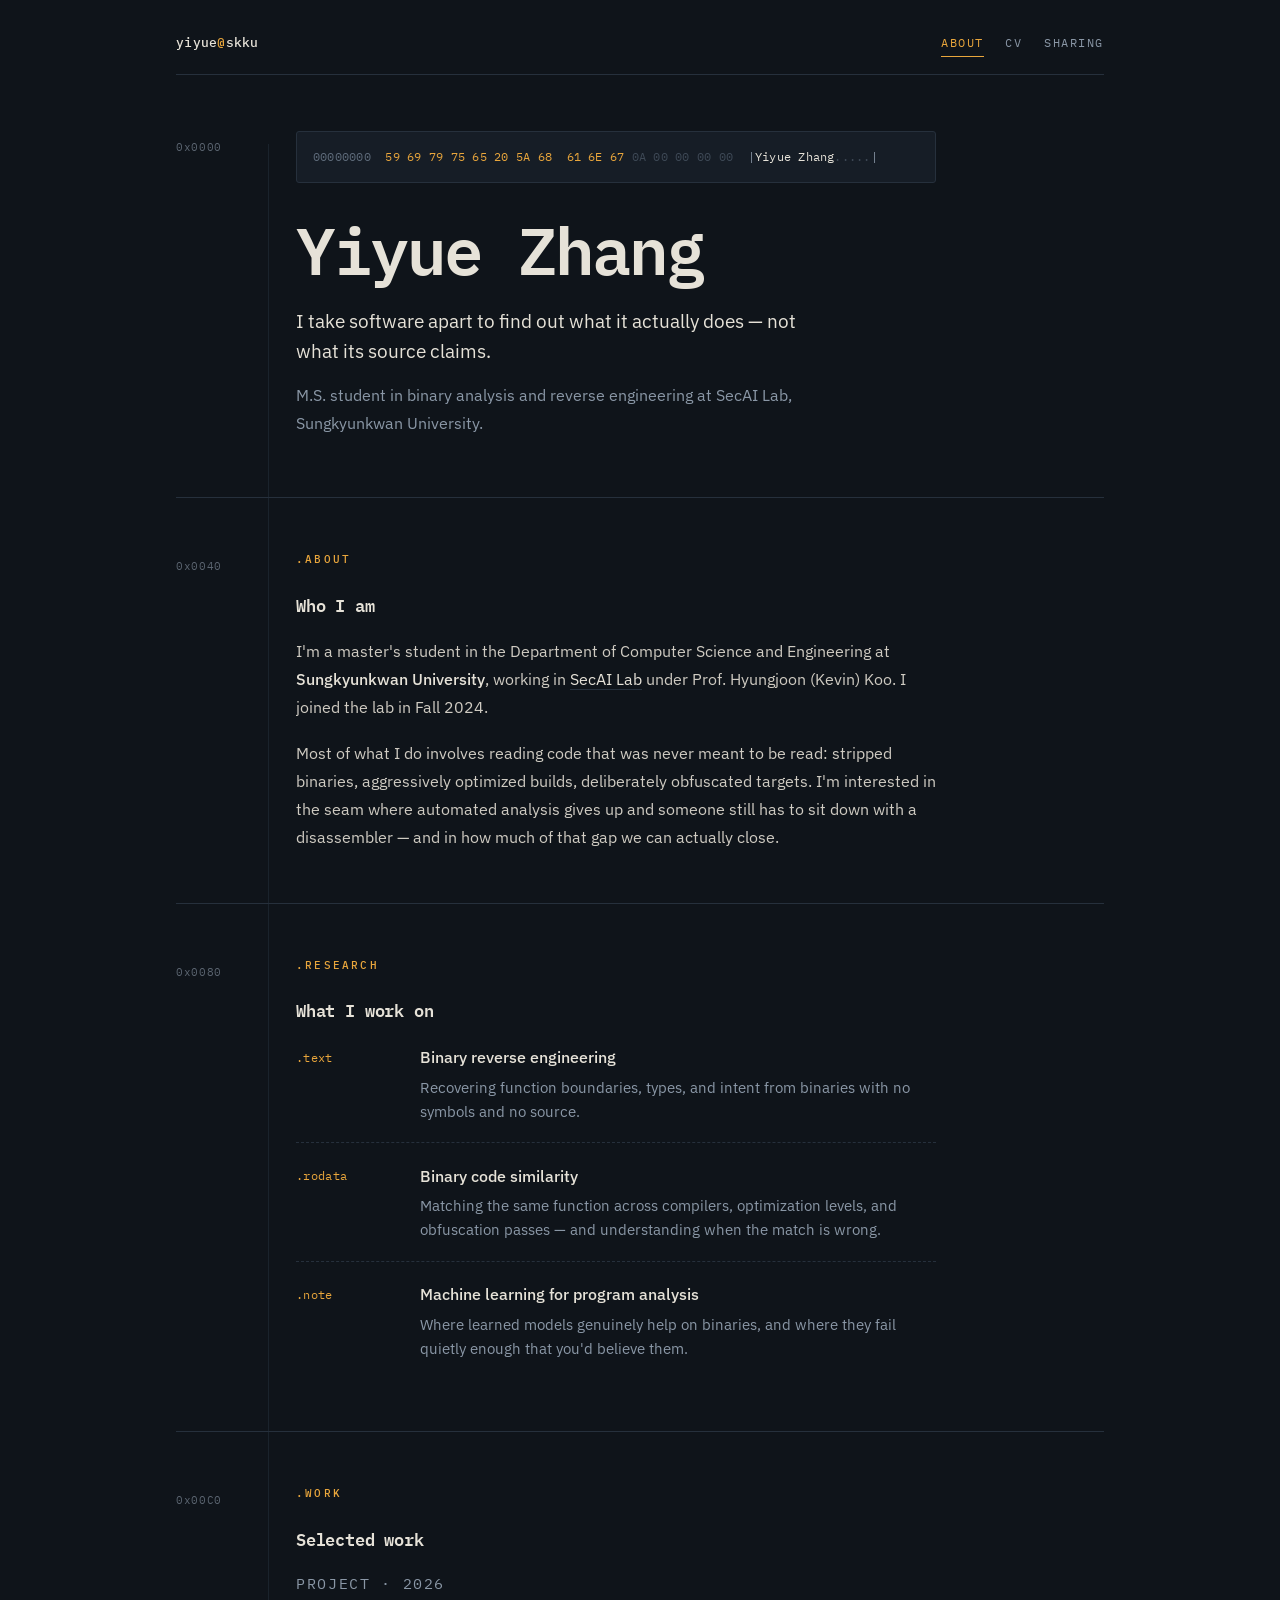
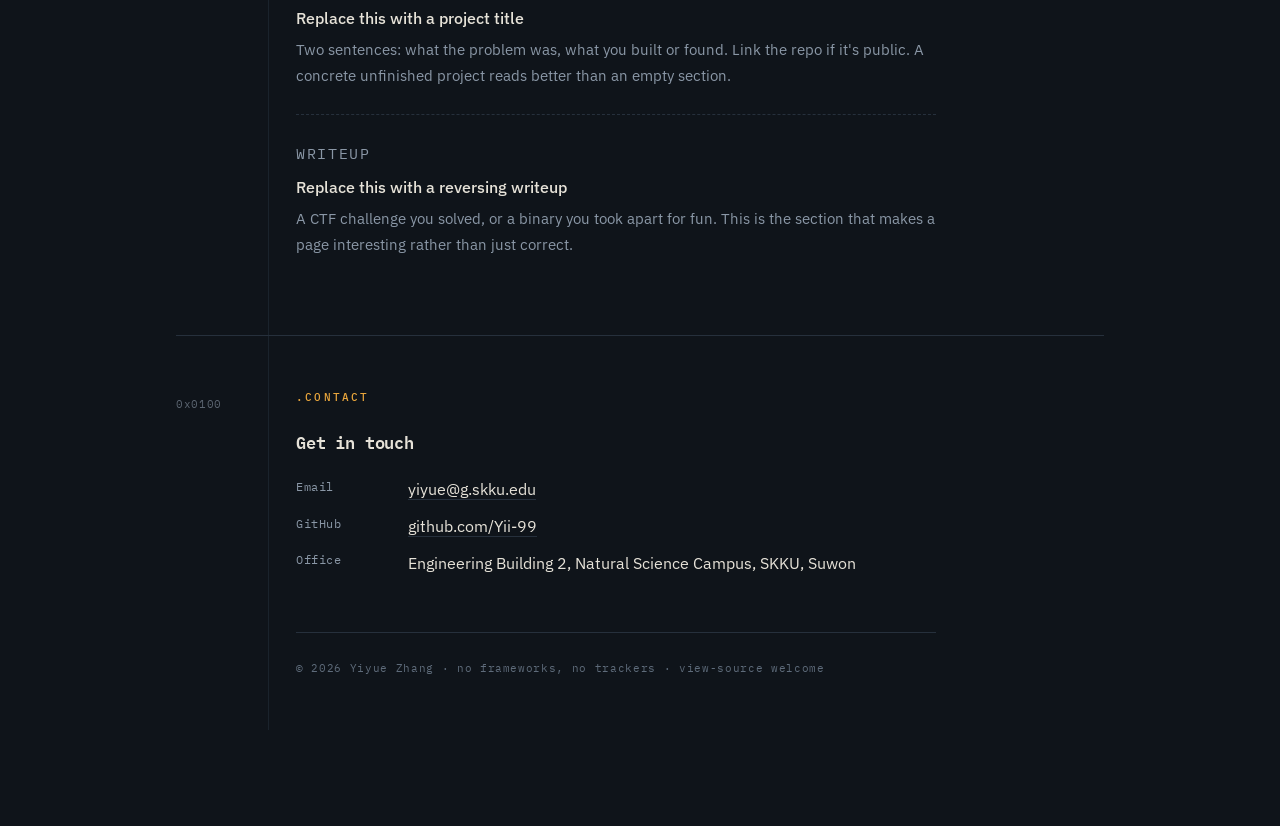
==== index.html @ a3018d6e "Add files via upload" ====
<!DOCTYPE html>
<html lang="en">
<head>
<meta charset="utf-8">
<meta name="viewport" content="width=device-width, initial-scale=1">
<title>Yiyue Zhang — Binary Analysis &amp; Reverse Engineering</title>
<meta name="description" content="Yiyue Zhang, M.S. student at SecAI Lab, Sungkyunkwan University. Binary analysis and reverse engineering.">
<meta property="og:title" content="Yiyue Zhang — Binary Analysis &amp; Reverse Engineering">
<meta property="og:description" content="M.S. student at SecAI Lab, Sungkyunkwan University.">
<meta property="og:type" content="website">
<link rel="preconnect" href="https://fonts.googleapis.com">
<link rel="preconnect" href="https://fonts.gstatic.com" crossorigin>
<link href="https://fonts.googleapis.com/css2?family=IBM+Plex+Mono:wght@400;500;600&family=IBM+Plex+Sans:wght@400;500;600&display=swap" rel="stylesheet">
<link rel="stylesheet" href="style.css">
</head>
<body>
<main class="shell">

  <header class="topbar">
    <a class="mark" href="index.html">yiyue<span>@</span>skku</a>
    <nav>
      <a href="index.html" aria-current="page">About</a>
      <a href="files/cv.pdf">CV</a>
      <!-- Hidden until the first paper lands. Uncomment the line below to bring it back.
      <a href="publications.html">Publications</a>
      -->
      <a href="sharing.html">Sharing</a>
    </nav>
  </header>

  <!-- ============ 0x0000 · header ============ -->
  <section class="block hero">
    <div class="offset">0x0000</div>
    <div class="body-col">

      <pre class="dump" aria-hidden="true"><span class="addr">00000000</span>  <span class="byte" data-b="59">59</span> <span class="byte" data-b="69">69</span> <span class="byte" data-b="79">79</span> <span class="byte" data-b="75">75</span> <span class="byte" data-b="65">65</span> <span class="byte" data-b="20">20</span> <span class="byte" data-b="5A">5A</span> <span class="byte" data-b="68">68</span>  <span class="byte" data-b="61">61</span> <span class="byte" data-b="6E">6E</span> <span class="byte" data-b="67">67</span> <span class="pad">0A 00 00 00 00</span>  |<span class="ascii">Yiyue Zhang</span><span class="pad">.....</span>|</pre>

      <h1>Yiyue&nbsp;Zhang</h1>

      <p class="thesis">I take software apart to find out what it actually does — not what its source claims.</p>
      <p class="standfirst">M.S. student in binary analysis and reverse engineering at SecAI Lab, Sungkyunkwan University.</p>
    </div>
  </section>

  <!-- ============ 0x0040 · .about ============ -->
  <section class="block">
    <div class="offset">0x0040</div>
    <div class="body-col">
      <p class="eyebrow">.about</p>
      <h2>Who I am</h2>
      <p>I'm a master's student in the Department of Computer Science and Engineering at <strong>Sungkyunkwan University</strong>, working in <a href="https://secai.skku.edu/">SecAI Lab</a> under Prof. Hyungjoon (Kevin) Koo. I joined the lab in Fall 2024.</p>
      <p>Most of what I do involves reading code that was never meant to be read: stripped binaries, aggressively optimized builds, deliberately obfuscated targets. I'm interested in the seam where automated analysis gives up and someone still has to sit down with a disassembler — and in how much of that gap we can actually close.</p>
    </div>
  </section>

  <!-- ============ 0x0080 · .research ============ -->
  <section class="block">
    <div class="offset">0x0080</div>
    <div class="body-col">
      <p class="eyebrow">.research</p>
      <h2>What I work on</h2>
      <ul class="symbols">
        <li>
          <span class="sym-tag">.text</span>
          <div>
            <p class="sym-name">Binary reverse engineering</p>
            <p class="sym-desc">Recovering function boundaries, types, and intent from binaries with no symbols and no source.</p>
          </div>
        </li>
        <li>
          <span class="sym-tag">.rodata</span>
          <div>
            <p class="sym-name">Binary code similarity</p>
            <p class="sym-desc">Matching the same function across compilers, optimization levels, and obfuscation passes — and understanding when the match is wrong.</p>
          </div>
        </li>
        <li>
          <span class="sym-tag">.note</span>
          <div>
            <p class="sym-name">Machine learning for program analysis</p>
            <p class="sym-desc">Where learned models genuinely help on binaries, and where they fail quietly enough that you'd believe them.</p>
          </div>
        </li>
      </ul>
    </div>
  </section>

  <!-- ============ 0x00C0 · .work ============ -->
  <section class="block">
    <div class="offset">0x00C0</div>
    <div class="body-col">
      <p class="eyebrow">.work</p>
      <h2>Selected work</h2>

      <div class="entry">
        <p class="entry-meta">Project · 2026</p>
        <h3>Replace this with a project title</h3>
        <p>Two sentences: what the problem was, what you built or found. Link the repo if it's public. A concrete unfinished project reads better than an empty section.</p>
      </div>

      <div class="entry">
        <p class="entry-meta">Writeup</p>
        <h3>Replace this with a reversing writeup</h3>
        <p>A CTF challenge you solved, or a binary you took apart for fun. This is the section that makes a page interesting rather than just correct.</p>
      </div>
    </div>
  </section>

  <!-- ============ 0x0100 · .contact ============ -->
  <section class="block">
    <div class="offset">0x0100</div>
    <div class="body-col">
      <p class="eyebrow">.contact</p>
      <h2>Get in touch</h2>
      <dl class="kv">
        <dt>Email</dt>
        <dd><a href="mailto:yiyue@g.skku.edu">yiyue@g.skku.edu</a></dd>
        <dt>GitHub</dt>
        <dd><a href="https://github.com/Yii-99">github.com/Yii-99</a></dd>
        <dt>Office</dt>
        <dd>Engineering Building 2, Natural Science Campus, SKKU, Suwon</dd>
      </dl>

      <footer>&copy; 2026 Yiyue Zhang &middot; no frameworks, no trackers &middot; view-source welcome</footer>
    </div>
  </section>

</main>

<script>
// Signature moment: the hex column arrives as noise and settles into the real
// bytes of the name, left to right. One animation, once, on load.
(function () {
  var reduce = window.matchMedia('(prefers-reduced-motion: reduce)');
  var bytes = Array.prototype.slice.call(document.querySelectorAll('.dump .byte'));
  if (reduce.matches || !bytes.length) return;

  var HEX = '0123456789ABCDEF';
  function rand() { return HEX[(Math.random() * 16) | 0] + HEX[(Math.random() * 16) | 0]; }

  bytes.forEach(function (el, i) {
    var truth = el.dataset.b;
    var ticks = 0;
    var limit = 5 + i * 2;
    var timer = setInterval(function () {
      if (++ticks >= limit) {
        clearInterval(timer);
        el.textContent = truth;
      } else {
        el.textContent = rand();
      }
    }, 42);
  });
})();
</script>
</body>
</html>
---- style.css ----
/* ─────────────────────────────────────────────────────────────
   Yiyue Zhang — shared styles
   Palette: deep slate ink, warm parchment text, hex-editor amber
   Type:    IBM Plex Mono (structure) + IBM Plex Sans (prose)
   ───────────────────────────────────────────────────────────── */

:root{
  --ink:        #0F141A;
  --ink-raised: #161D26;
  --rule:       #26303C;
  --parchment:  #E6E2D8;
  --body-text:  #CFCBC2;
  --muted:      #8A97A6;
  --dim:        #5E6B7A;
  --amber:      #E9A63C;
  --mono: "IBM Plex Mono", ui-monospace, SFMono-Regular, Menlo, monospace;
  --sans: "IBM Plex Sans", system-ui, -apple-system, sans-serif;
  --gutter: 7.5rem;
  --measure: 40rem;
}

*,*::before,*::after{ box-sizing:border-box; }
html{ -webkit-text-size-adjust:100%; }

body{
  margin:0;
  background:var(--ink);
  color:var(--parchment);
  font-family:var(--sans);
  font-size:1.0125rem;
  line-height:1.72;
  -webkit-font-smoothing:antialiased;
}

.shell{
  position:relative;
  width:min(58rem, 100% - 4rem);
  margin-inline:auto;
  padding-block:2rem 6rem;
}

/* continuous hairline between the offset column and the content,
   the way a hex editor separates addresses from bytes */
.shell::before{
  content:"";
  position:absolute;
  top:9rem; bottom:6rem;
  left:calc(var(--gutter) - 1.75rem);
  width:1px;
  background:var(--rule);
  opacity:.55;
}

/* ── top bar ─────────────────────────────────────────────── */

.topbar{
  display:flex;
  flex-wrap:wrap;
  align-items:baseline;
  justify-content:space-between;
  gap:.9rem 1.5rem;
  padding-bottom:1.1rem;
  margin-bottom:3.5rem;
  border-bottom:1px solid var(--rule);
}

.mark{
  font-family:var(--mono);
  font-size:.8125rem;
  font-weight:500;
  letter-spacing:.02em;
  color:var(--parchment);
  border-bottom:0;
}
.mark span{ color:var(--amber); }
.mark:hover{ color:#fff; }

.topbar nav{ display:flex; flex-wrap:wrap; gap:.35rem 1.35rem; }

.topbar nav a{
  font-family:var(--mono);
  font-size:.75rem;
  font-weight:400;
  letter-spacing:.13em;
  text-transform:uppercase;
  color:var(--muted);
  border-bottom:1px solid transparent;
  padding-bottom:2px;
}
.topbar nav a:hover{ color:var(--parchment); border-bottom-color:var(--rule); }
.topbar nav a[aria-current="page"]{ color:var(--amber); border-bottom-color:var(--amber); }

/* ── section scaffolding ─────────────────────────────────── */

.block{
  display:grid;
  grid-template-columns:var(--gutter) minmax(0,1fr);
  padding-block:3.25rem;
  border-top:1px solid var(--rule);
}
.block:first-of-type{ border-top:0; padding-top:0; }

.offset{
  font-family:var(--mono);
  font-size:.6875rem;
  letter-spacing:.06em;
  color:var(--muted);
  opacity:.62;
  padding-top:.42rem;
  user-select:none;
}

.body-col{ max-width:var(--measure); }

.eyebrow{
  font-family:var(--mono);
  font-size:.6875rem;
  font-weight:500;
  text-transform:uppercase;
  letter-spacing:.2em;
  color:var(--amber);
  margin:0 0 1.35rem;
}

h2{
  font-family:var(--mono);
  font-size:1.0625rem;
  font-weight:600;
  letter-spacing:-.01em;
  color:var(--parchment);
  margin:0 0 1.1rem;
}

p{ margin:0 0 1.15rem; color:var(--body-text); }
p:last-child{ margin-bottom:0; }
strong{ color:var(--parchment); font-weight:500; }

a{
  color:var(--parchment);
  text-decoration:none;
  border-bottom:1px solid var(--rule);
  transition:border-color .18s, color .18s;
}
a:hover{ border-bottom-color:var(--amber); color:#fff; }
a:focus-visible{ outline:2px solid var(--amber); outline-offset:3px; border-radius:2px; }

/* ── hero (index only) ───────────────────────────────────── */

.hero{ padding-block:0 3.75rem; }

.dump{
  font-family:var(--mono);
  font-size:.75rem;
  line-height:1.85;
  color:var(--muted);
  background:var(--ink-raised);
  border:1px solid var(--rule);
  border-radius:3px;
  padding:.85rem 1rem;
  margin:0 0 2.1rem;
  overflow-x:auto;
  white-space:pre;
  letter-spacing:.02em;
}
.dump .addr{ color:var(--dim); }
.dump .byte{ color:var(--amber); }
.dump .pad{ color:#3E4956; }
.dump .ascii{ color:var(--parchment); }

h1{
  font-family:var(--mono);
  font-size:clamp(2.3rem, 7vw, 4.15rem);
  font-weight:600;
  letter-spacing:-.045em;
  line-height:1.02;
  margin:0 0 1.35rem;
  color:var(--parchment);
}

/* smaller h1 for inner pages */
.page-title{
  font-size:clamp(1.75rem, 4vw, 2.4rem);
  letter-spacing:-.035em;
  margin-bottom:1rem;
}

.thesis{
  font-size:1.1875rem;
  line-height:1.62;
  color:var(--parchment);
  max-width:32rem;
  margin:0 0 .9rem;
}
.standfirst{ color:var(--muted); max-width:32rem; margin:0 0 0; }

/* ── symbol table ────────────────────────────────────────── */

.symbols{ list-style:none; margin:0; padding:0; }
.symbols li{
  display:grid;
  grid-template-columns:6.25rem minmax(0,1fr);
  gap:0 1.5rem;
  padding:1.15rem 0;
  border-top:1px dashed var(--rule);
}
.symbols li:first-child{ border-top:0; padding-top:0; }
.sym-tag{
  font-family:var(--mono);
  font-size:.75rem;
  color:var(--amber);
  padding-top:.3rem;
  letter-spacing:.03em;
}
.sym-name{ font-weight:500; color:var(--parchment); margin:0 0 .3rem; }
.sym-desc{ font-size:.9375rem; color:var(--muted); margin:0; line-height:1.6; }

/* ── entries (work, publications, sharing) ───────────────── */

.entry{ padding:1.6rem 0; border-top:1px dashed var(--rule); }
.entry:first-of-type{ border-top:0; padding-top:0; }
.entry h3{
  font-family:var(--sans);
  font-size:1.0125rem;
  font-weight:500;
  line-height:1.45;
  margin:0 0 .45rem;
  color:var(--parchment);
}
.entry h3 a{ border-bottom-color:var(--dim); }
.entry-meta{
  font-family:var(--mono);
  font-size:.6875rem;
  letter-spacing:.11em;
  text-transform:uppercase;
  color:var(--amber);
  margin:0 0 .55rem;
}
.entry p{ font-size:.9375rem; color:var(--muted); margin:0 0 .55rem; }
.entry p:last-child{ margin-bottom:0; }

.tag{
  display:inline-block;
  font-family:var(--mono);
  font-size:.625rem;
  letter-spacing:.12em;
  text-transform:uppercase;
  color:var(--dim);
  border:1px solid var(--rule);
  border-radius:2px;
  padding:.1rem .4rem;
  margin-left:.5rem;
  vertical-align:1px;
}

/* ── empty state ─────────────────────────────────────────── */

.empty{
  border:1px dashed var(--rule);
  border-radius:3px;
  padding:1.5rem 1.6rem;
  background:var(--ink-raised);
}
.empty p{ margin-bottom:.75rem; }
.empty p:last-child{ margin-bottom:0; }

/* ── contact ─────────────────────────────────────────────── */

.kv{ display:grid; grid-template-columns:5.5rem minmax(0,1fr); gap:.55rem 1.5rem; margin:0; }
.kv dt{ font-family:var(--mono); font-size:.75rem; color:var(--muted); letter-spacing:.05em; padding-top:.1rem; }
.kv dd{ margin:0; }

footer{
  margin-top:3.5rem;
  padding-top:1.6rem;
  border-top:1px solid var(--rule);
  font-family:var(--mono);
  font-size:.6875rem;
  letter-spacing:.06em;
  color:var(--dim);
}

/* ── mobile ──────────────────────────────────────────────── */

@media (max-width:44rem){
  :root{ --gutter:0; }
  .shell{ width:min(100% - 2.5rem, 34rem); padding-block:1.5rem 4rem; }
  .shell::before{ display:none; }
  .topbar{ margin-bottom:2.5rem; }
  .block{ grid-template-columns:1fr; padding-block:2.5rem; }
  .offset{ padding-top:0; margin-bottom:.9rem; }
  .symbols li{ grid-template-columns:1fr; gap:.35rem; }
  .sym-tag{ padding-top:0; }
  .kv{ grid-template-columns:1fr; gap:.15rem; }
  .kv dd{ margin-bottom:.7rem; }
  .dump{ font-size:.6875rem; }
}

@media (prefers-reduced-motion:reduce){
  *{ animation:none !important; transition:none !important; }
}
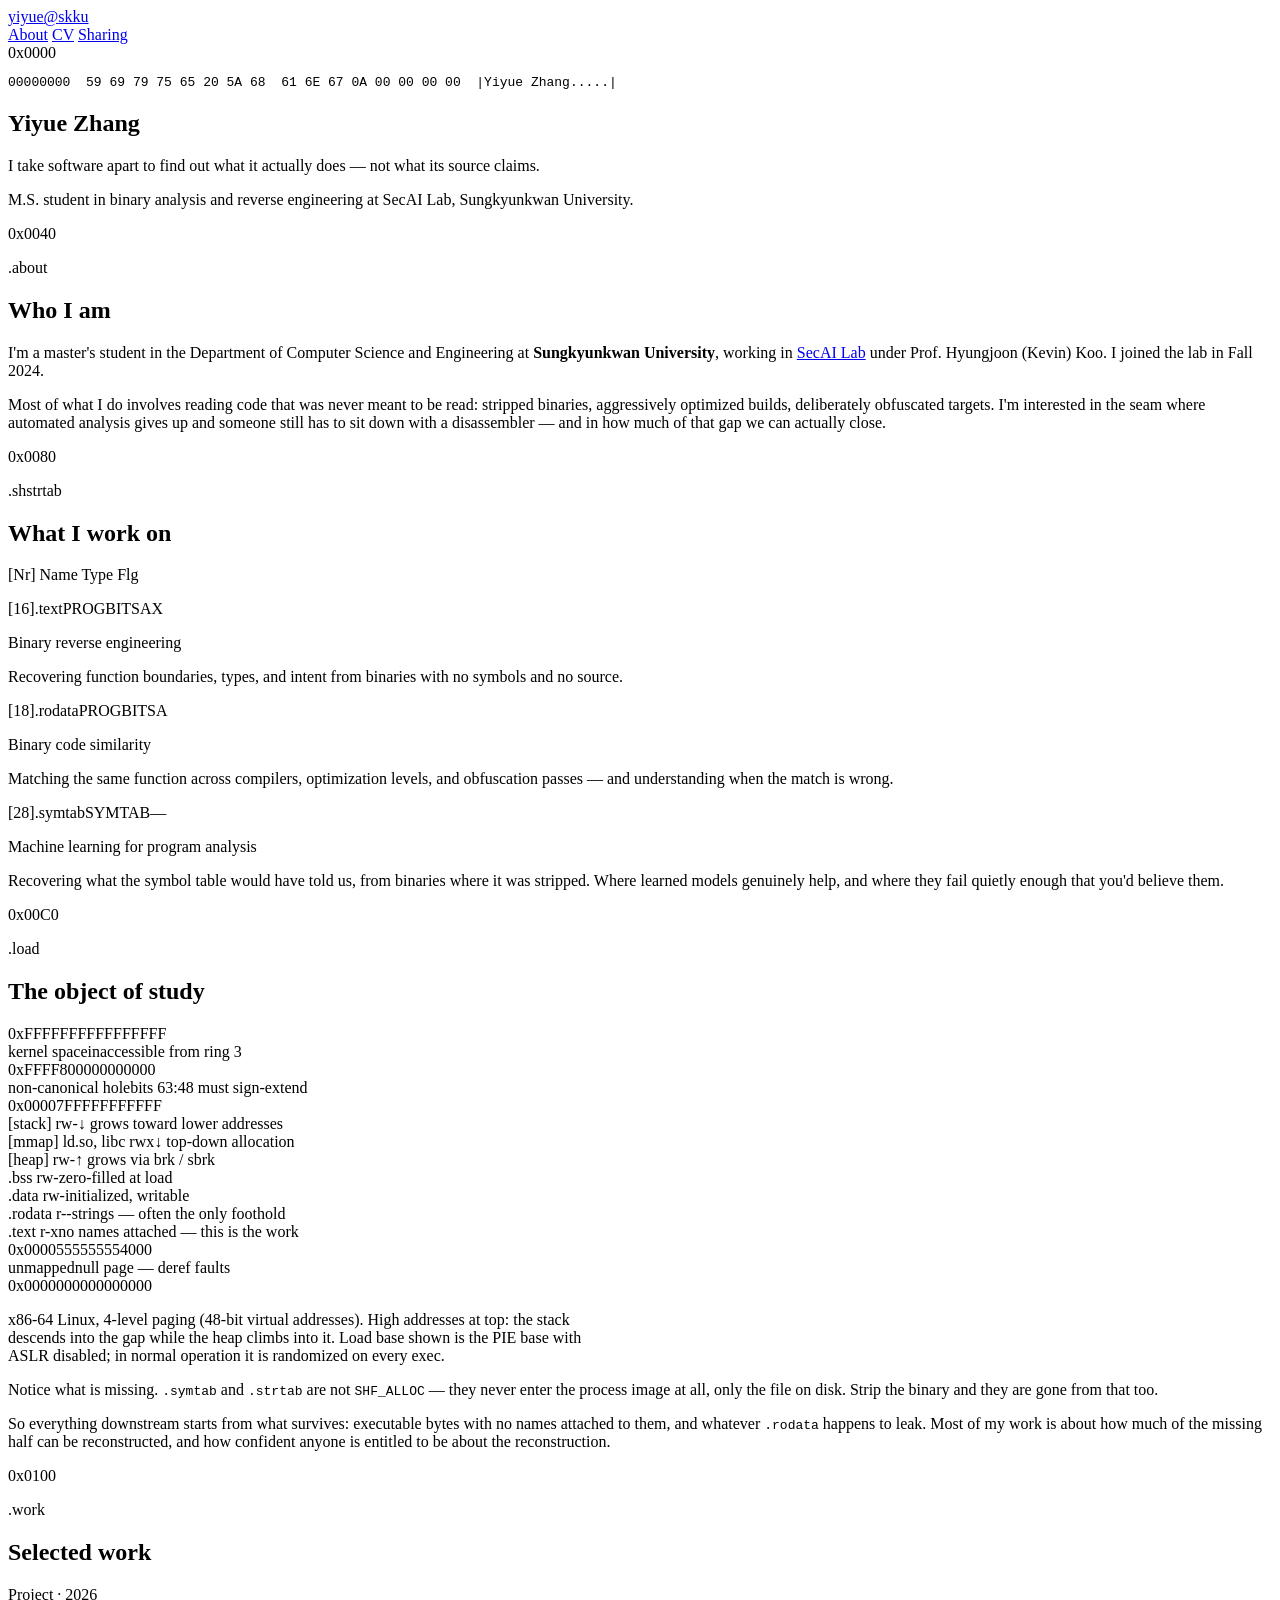
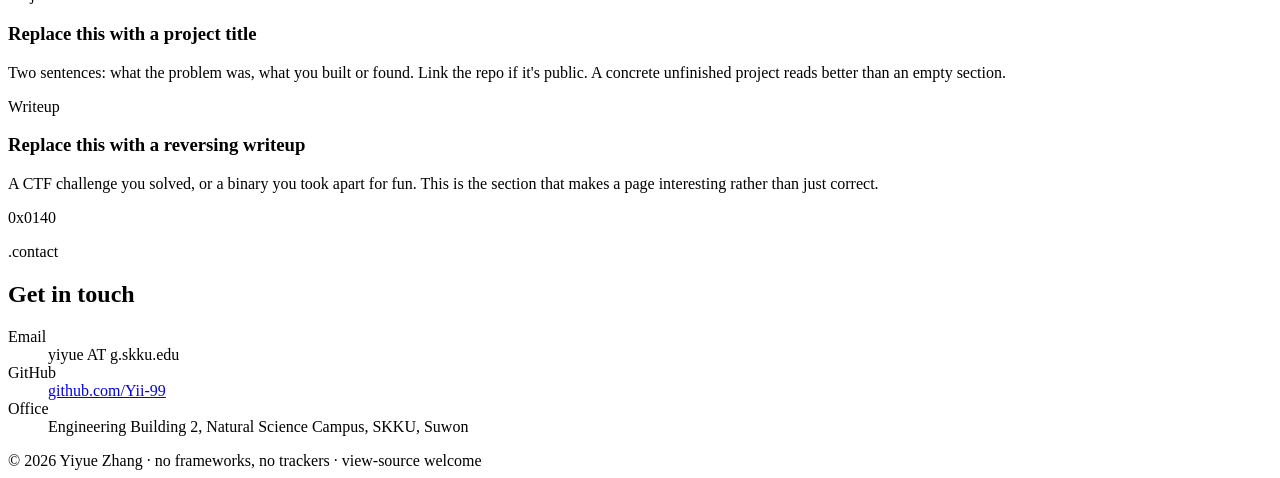
==== commit 0f6bd4b6: "Rename index (1).html to index.html" ====
--- a/index.html
+++ b/index.html
@@ -20,7 +20,7 @@
     <a class="mark" href="index.html">yiyue<span>@</span>skku</a>
     <nav>
       <a href="index.html" aria-current="page">About</a>
-      <a href="files/cv.pdf">CV</a>
+      <a href="cv.html">CV</a>
       <!-- Hidden until the first paper lands. Uncomment the line below to bring it back.
       <a href="publications.html">Publications</a>
       -->
@@ -28,7 +28,7 @@
     </nav>
   </header>
 
-  <!-- ============ 0x0000 · header ============ -->
+  <!-- ============ 0x0000 · ELF header ============ -->
   <section class="block hero">
     <div class="offset">0x0000</div>
     <div class="body-col">
@@ -53,47 +53,95 @@
     </div>
   </section>
 
-  <!-- ============ 0x0080 · .research ============ -->
+  <!-- ============ 0x0080 · section header table ============ -->
   <section class="block">
     <div class="offset">0x0080</div>
     <div class="body-col">
-      <p class="eyebrow">.research</p>
+      <p class="eyebrow">.shstrtab</p>
       <h2>What I work on</h2>
-      <ul class="symbols">
-        <li>
-          <span class="sym-tag">.text</span>
-          <div>
-            <p class="sym-name">Binary reverse engineering</p>
-            <p class="sym-desc">Recovering function boundaries, types, and intent from binaries with no symbols and no source.</p>
-          </div>
-        </li>
-        <li>
-          <span class="sym-tag">.rodata</span>
-          <div>
-            <p class="sym-name">Binary code similarity</p>
-            <p class="sym-desc">Matching the same function across compilers, optimization levels, and obfuscation passes — and understanding when the match is wrong.</p>
-          </div>
-        </li>
-        <li>
-          <span class="sym-tag">.note</span>
-          <div>
-            <p class="sym-name">Machine learning for program analysis</p>
-            <p class="sym-desc">Where learned models genuinely help on binaries, and where they fail quietly enough that you'd believe them.</p>
-          </div>
-        </li>
-      </ul>
-    </div>
-  </section>
-
-  <!-- ============ 0x00C0 · .work ============ -->
+
+      <div class="shtab">
+        <p class="shtab-head">[Nr] Name       Type       Flg</p>
+
+        <div class="shtab-row">
+          <p class="shtab-line"><span class="nr">[16]</span><span class="nm">.text</span><span class="ty">PROGBITS</span><span class="fl">AX</span></p>
+          <p class="sym-name">Binary reverse engineering</p>
+          <p class="sym-desc">Recovering function boundaries, types, and intent from binaries with no symbols and no source.</p>
+        </div>
+
+        <div class="shtab-row">
+          <p class="shtab-line"><span class="nr">[18]</span><span class="nm">.rodata</span><span class="ty">PROGBITS</span><span class="fl">A</span></p>
+          <p class="sym-name">Binary code similarity</p>
+          <p class="sym-desc">Matching the same function across compilers, optimization levels, and obfuscation passes — and understanding when the match is wrong.</p>
+        </div>
+
+        <div class="shtab-row">
+          <p class="shtab-line"><span class="nr">[28]</span><span class="nm">.symtab</span><span class="ty">SYMTAB</span><span class="fl none">&mdash;</span></p>
+          <p class="sym-name">Machine learning for program analysis</p>
+          <p class="sym-desc">Recovering what the symbol table would have told us, from binaries where it was stripped. Where learned models genuinely help, and where they fail quietly enough that you'd believe them.</p>
+        </div>
+      </div>
+    </div>
+  </section>
+
+  <!-- ============ 0x00C0 · process image ============ -->
   <section class="block">
     <div class="offset">0x00C0</div>
+    <div class="body-col">
+      <p class="eyebrow">.load</p>
+      <h2>The object of study</h2>
+
+      <div class="memmap">
+        <div class="mm">
+          <div class="mm-row"><span class="mm-addr">0xFFFFFFFFFFFFFFFF</span><span class="mm-bound"></span></div>
+          <div class="mm-row"><span class="mm-addr"></span>
+            <div class="mm-region"><span class="mm-name">kernel space</span><span class="mm-note">inaccessible from ring 3</span></div></div>
+
+          <div class="mm-row"><span class="mm-addr">0xFFFF800000000000</span><span class="mm-bound"></span></div>
+          <div class="mm-row"><span class="mm-addr"></span>
+            <div class="mm-region hole"><span class="mm-name">non-canonical hole</span><span class="mm-note">bits 63:48 must sign-extend</span></div></div>
+
+          <div class="mm-row"><span class="mm-addr">0x00007FFFFFFFFFFF</span><span class="mm-bound"></span></div>
+          <div class="mm-row"><span class="mm-addr"></span>
+            <div class="mm-region"><span class="mm-name">[stack]<span class="mm-perm"> r<span class="w">w</span>-</span></span><span class="mm-note">&darr; grows toward lower addresses</span></div></div>
+          <div class="mm-row"><span class="mm-addr"></span>
+            <div class="mm-region"><span class="mm-name">[mmap] ld.so, libc<span class="mm-perm"> r<span class="w">w</span><span class="x">x</span></span></span><span class="mm-note">&darr; top-down allocation</span></div></div>
+          <div class="mm-row"><span class="mm-addr"></span>
+            <div class="mm-region"><span class="mm-name">[heap]<span class="mm-perm"> r<span class="w">w</span>-</span></span><span class="mm-note">&uarr; grows via brk / sbrk</span></div></div>
+          <div class="mm-row"><span class="mm-addr"></span>
+            <div class="mm-region"><span class="mm-name">.bss<span class="mm-perm"> r<span class="w">w</span>-</span></span><span class="mm-note">zero-filled at load</span></div></div>
+          <div class="mm-row"><span class="mm-addr"></span>
+            <div class="mm-region"><span class="mm-name">.data<span class="mm-perm"> r<span class="w">w</span>-</span></span><span class="mm-note">initialized, writable</span></div></div>
+          <div class="mm-row"><span class="mm-addr"></span>
+            <div class="mm-region"><span class="mm-name">.rodata<span class="mm-perm"> r--</span></span><span class="mm-note">strings — often the only foothold</span></div></div>
+          <div class="mm-row"><span class="mm-addr"></span>
+            <div class="mm-region"><span class="mm-name">.text<span class="mm-perm"> r-<span class="x">x</span></span></span><span class="mm-note">no names attached &mdash; this is the work</span></div></div>
+
+          <div class="mm-row"><span class="mm-addr">0x0000555555554000</span><span class="mm-bound"></span></div>
+          <div class="mm-row"><span class="mm-addr"></span>
+            <div class="mm-region hole"><span class="mm-name">unmapped</span><span class="mm-note">null page &mdash; deref faults</span></div></div>
+          <div class="mm-row"><span class="mm-addr">0x0000000000000000</span><span class="mm-bound"></span></div>
+        </div>
+      </div>
+
+      <p class="mm-caption">x86-64 Linux, 4-level paging (48-bit virtual addresses). High addresses at top: the stack<br>
+      descends into the gap while the heap climbs into it. Load base shown is the PIE base with<br>
+      ASLR disabled; in normal operation it is randomized on every exec.</p>
+
+      <p>Notice what is missing. <code>.symtab</code> and <code>.strtab</code> are not <code>SHF_ALLOC</code> — they never enter the process image at all, only the file on disk. Strip the binary and they are gone from that too.</p>
+      <p>So everything downstream starts from what survives: executable bytes with no names attached to them, and whatever <code>.rodata</code> happens to leak. Most of my work is about how much of the missing half can be reconstructed, and how confident anyone is entitled to be about the reconstruction.</p>
+    </div>
+  </section>
+
+  <!-- ============ 0x0100 · .work ============ -->
+  <section class="block">
+    <div class="offset">0x0100</div>
     <div class="body-col">
       <p class="eyebrow">.work</p>
       <h2>Selected work</h2>
 
       <div class="entry">
-        <p class="entry-meta">Project · 2026</p>
+        <p class="entry-meta">Project &middot; 2026</p>
         <h3>Replace this with a project title</h3>
         <p>Two sentences: what the problem was, what you built or found. Link the repo if it's public. A concrete unfinished project reads better than an empty section.</p>
       </div>
@@ -106,15 +154,15 @@
     </div>
   </section>
 
-  <!-- ============ 0x0100 · .contact ============ -->
-  <section class="block">
-    <div class="offset">0x0100</div>
+  <!-- ============ 0x0140 · .contact ============ -->
+  <section class="block">
+    <div class="offset">0x0140</div>
     <div class="body-col">
       <p class="eyebrow">.contact</p>
       <h2>Get in touch</h2>
       <dl class="kv">
         <dt>Email</dt>
-        <dd><a href="mailto:yiyue@g.skku.edu">yiyue@g.skku.edu</a></dd>
+        <dd>yiyue AT g.skku.edu</dd>
         <dt>GitHub</dt>
         <dd><a href="https://github.com/Yii-99">github.com/Yii-99</a></dd>
         <dt>Office</dt>
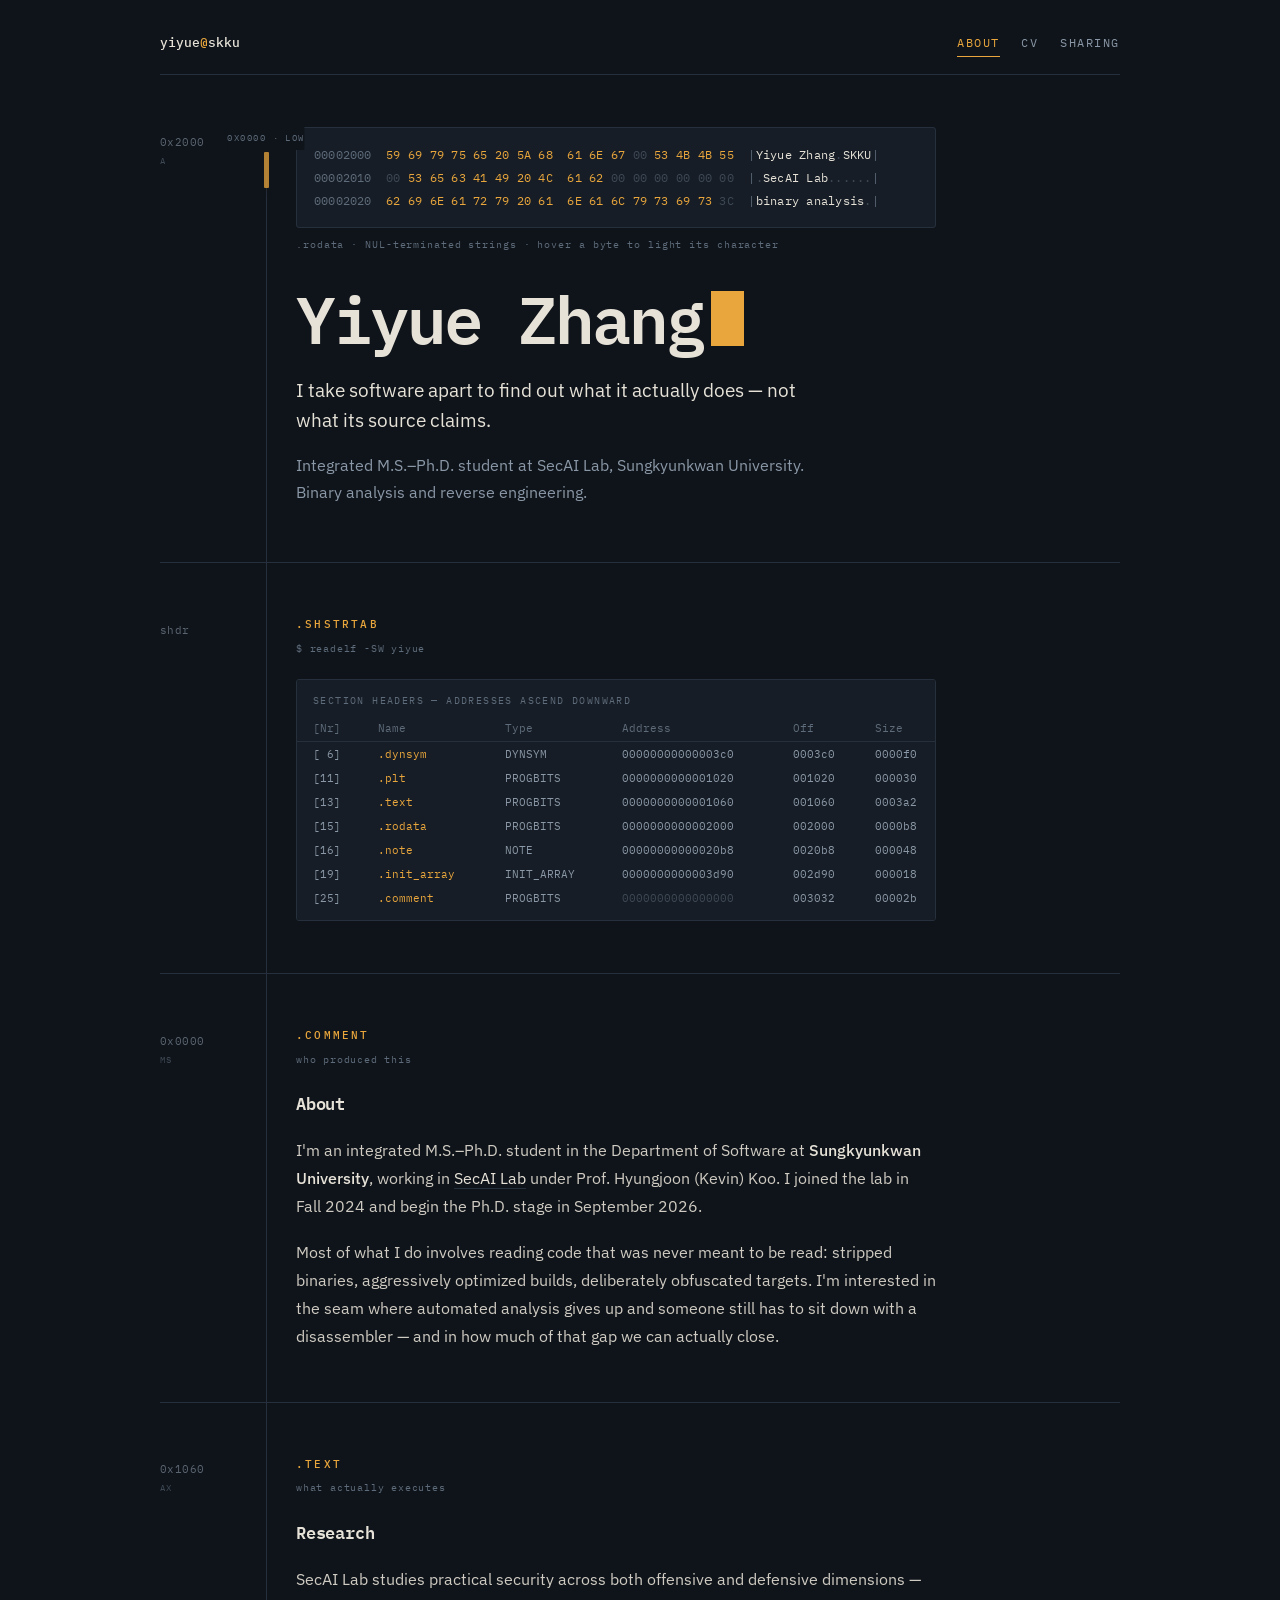
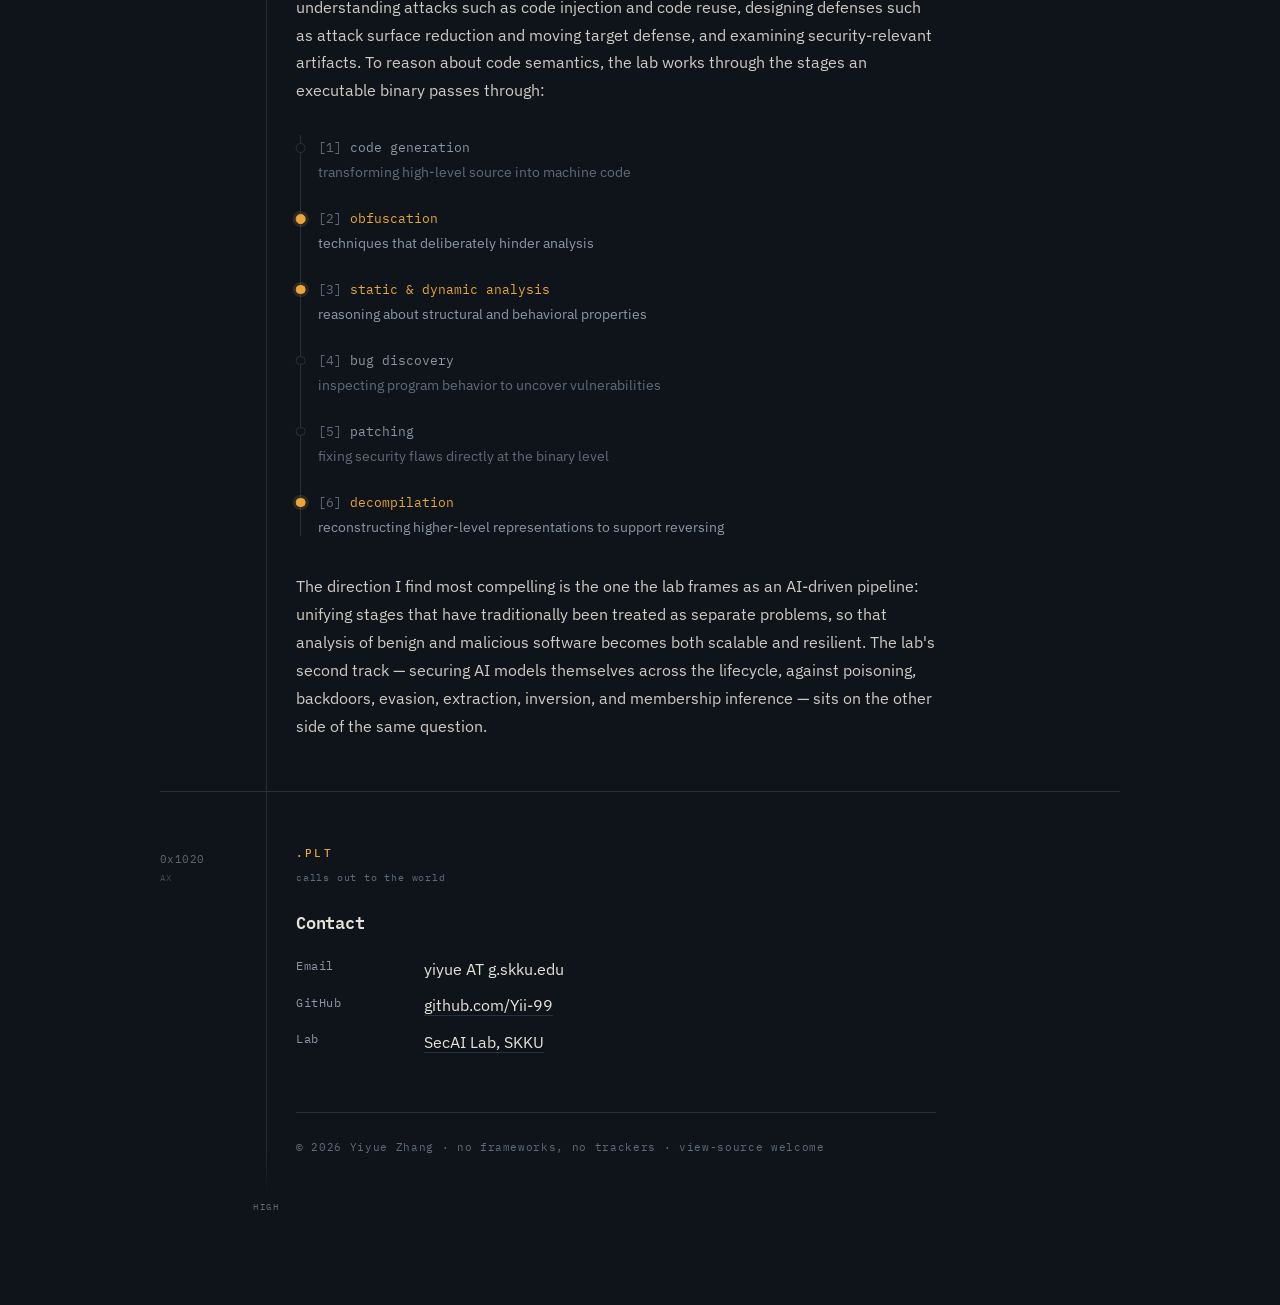
==== commit 2712f286: "Add files via upload" ====
--- a/index.html
+++ b/index.html
@@ -4,9 +4,9 @@
 <meta charset="utf-8">
 <meta name="viewport" content="width=device-width, initial-scale=1">
 <title>Yiyue Zhang — Binary Analysis &amp; Reverse Engineering</title>
-<meta name="description" content="Yiyue Zhang, M.S. student at SecAI Lab, Sungkyunkwan University. Binary analysis and reverse engineering.">
+<meta name="description" content="Yiyue Zhang, integrated M.S.-Ph.D. student at SecAI Lab, Sungkyunkwan University. Binary analysis and reverse engineering.">
 <meta property="og:title" content="Yiyue Zhang — Binary Analysis &amp; Reverse Engineering">
-<meta property="og:description" content="M.S. student at SecAI Lab, Sungkyunkwan University.">
+<meta property="og:description" content="Integrated M.S.-Ph.D. student at SecAI Lab, Sungkyunkwan University.">
 <meta property="og:type" content="website">
 <link rel="preconnect" href="https://fonts.googleapis.com">
 <link rel="preconnect" href="https://fonts.gstatic.com" crossorigin>
@@ -15,6 +15,12 @@
 </head>
 <body>
 <main class="shell">
+
+  <div class="rail" aria-hidden="true">
+    <span class="rail-label top">0x0000 &middot; low</span>
+    <span class="rail-cursor"></span>
+    <span class="rail-label bottom">high</span>
+  </div>
 
   <header class="topbar">
     <a class="mark" href="index.html">yiyue<span>@</span>skku</a>
@@ -28,145 +34,95 @@
     </nav>
   </header>
 
-  <!-- ============ 0x0000 · ELF header ============ -->
-  <section class="block hero">
-    <div class="offset">0x0000</div>
+  <!-- ============ .rodata — string literals ============ -->
+  <section class="block hero" id="rodata">
+    <div class="offset">0x2000<span class="flags">A</span></div>
     <div class="body-col">
 
-      <pre class="dump" aria-hidden="true"><span class="addr">00000000</span>  <span class="byte" data-b="59">59</span> <span class="byte" data-b="69">69</span> <span class="byte" data-b="79">79</span> <span class="byte" data-b="75">75</span> <span class="byte" data-b="65">65</span> <span class="byte" data-b="20">20</span> <span class="byte" data-b="5A">5A</span> <span class="byte" data-b="68">68</span>  <span class="byte" data-b="61">61</span> <span class="byte" data-b="6E">6E</span> <span class="byte" data-b="67">67</span> <span class="pad">0A 00 00 00 00</span>  |<span class="ascii">Yiyue Zhang</span><span class="pad">.....</span>|</pre>
+      <pre class="dump" id="dump" aria-hidden="true">00002000  59 69 79 75 65 20 5A 68  61 6E 67 00 53 4B 4B 55  |Yiyue Zhang.SKKU|</pre>
+      <p class="dump-cap">.rodata &middot; NUL-terminated strings &middot; hover a byte to light its character</p>
 
-      <h1>Yiyue&nbsp;Zhang</h1>
+      <h1>Yiyue&nbsp;Zhang<span class="caret" aria-hidden="true"></span></h1>
 
       <p class="thesis">I take software apart to find out what it actually does — not what its source claims.</p>
-      <p class="standfirst">M.S. student in binary analysis and reverse engineering at SecAI Lab, Sungkyunkwan University.</p>
+      <p class="standfirst">Integrated M.S.&ndash;Ph.D. student at SecAI Lab, Sungkyunkwan University. Binary analysis and reverse engineering.</p>
     </div>
   </section>
 
-  <!-- ============ 0x0040 · .about ============ -->
-  <section class="block">
-    <div class="offset">0x0040</div>
+  <!-- ============ section header table ============ -->
+  <section class="block reveal" id="shdr">
+    <div class="offset">shdr</div>
     <div class="body-col">
-      <p class="eyebrow">.about</p>
-      <h2>Who I am</h2>
-      <p>I'm a master's student in the Department of Computer Science and Engineering at <strong>Sungkyunkwan University</strong>, working in <a href="https://secai.skku.edu/">SecAI Lab</a> under Prof. Hyungjoon (Kevin) Koo. I joined the lab in Fall 2024.</p>
+      <p class="eyebrow">.shstrtab</p>
+      <p class="eyebrow-note">$ readelf -SW yiyue</p>
+      <div class="sectab-wrap">
+        <table class="sectab">
+          <caption>Section headers &mdash; addresses ascend downward</caption>
+          <thead>
+            <tr><th>[Nr]</th><th>Name</th><th>Type</th><th>Address</th><th>Off</th><th>Size</th><th>Flg</th></tr>
+          </thead>
+          <tbody>
+            <tr><td>[ 6]</td><td class="nm"><a href="cv.html#dynsym">.dynsym</a></td><td>DYNSYM</td><td>00000000000003c0</td><td>0003c0</td><td>0000f0</td><td>A</td></tr>
+            <tr><td>[11]</td><td class="nm"><a href="#plt">.plt</a></td><td>PROGBITS</td><td>0000000000001020</td><td>001020</td><td>000030</td><td>AX</td></tr>
+            <tr><td>[13]</td><td class="nm"><a href="#text">.text</a></td><td>PROGBITS</td><td>0000000000001060</td><td>001060</td><td>0003a2</td><td>AX</td></tr>
+            <tr><td>[15]</td><td class="nm"><a href="#rodata">.rodata</a></td><td>PROGBITS</td><td>0000000000002000</td><td>002000</td><td>0000b8</td><td>A</td></tr>
+            <tr><td>[16]</td><td class="nm"><a href="sharing.html#note">.note</a></td><td>NOTE</td><td>00000000000020b8</td><td>0020b8</td><td>000048</td><td>A</td></tr>
+            <tr><td>[19]</td><td class="nm"><a href="cv.html#init">.init_array</a></td><td>INIT_ARRAY</td><td>0000000000003d90</td><td>002d90</td><td>000018</td><td>WA</td></tr>
+            <tr><td>[25]</td><td class="nm"><a href="#comment">.comment</a></td><td>PROGBITS</td><td class="zero">0000000000000000</td><td>003032</td><td>00002b</td><td>MS</td></tr>
+          </tbody>
+        </table>
+      </div>
+    </div>
+  </section>
+
+  <!-- ============ .comment — producer info ============ -->
+  <section class="block reveal" id="comment">
+    <div class="offset">0x0000<span class="flags">MS</span></div>
+    <div class="body-col">
+      <p class="eyebrow">.comment</p>
+      <p class="eyebrow-note">who produced this</p>
+      <h2>About</h2>
+      <p>I'm an integrated M.S.&ndash;Ph.D. student in the Department of Software at <strong>Sungkyunkwan University</strong>, working in <a href="https://secai.skku.edu/">SecAI Lab</a> under Prof. Hyungjoon (Kevin) Koo. I joined the lab in Fall 2024 and begin the Ph.D. stage in September 2026.</p>
       <p>Most of what I do involves reading code that was never meant to be read: stripped binaries, aggressively optimized builds, deliberately obfuscated targets. I'm interested in the seam where automated analysis gives up and someone still has to sit down with a disassembler — and in how much of that gap we can actually close.</p>
     </div>
   </section>
 
-  <!-- ============ 0x0080 · section header table ============ -->
-  <section class="block">
-    <div class="offset">0x0080</div>
+  <!-- ============ .text — what actually executes ============ -->
+  <section class="block reveal" id="text">
+    <div class="offset">0x1060<span class="flags">AX</span></div>
     <div class="body-col">
-      <p class="eyebrow">.shstrtab</p>
-      <h2>What I work on</h2>
+      <p class="eyebrow">.text</p>
+      <p class="eyebrow-note">what actually executes</p>
+      <h2>Research</h2>
+      <p>SecAI Lab studies practical security across both offensive and defensive dimensions — understanding attacks such as code injection and code reuse, designing defenses such as attack surface reduction and moving target defense, and examining security-relevant artifacts. To reason about code semantics, the lab works through the stages an executable binary passes through:</p>
 
-      <div class="shtab">
-        <p class="shtab-head">[Nr] Name       Type       Flg</p>
+      <ol class="pipeline">
+        <li><span class="stage">code generation</span><p class="stage-note">transforming high-level source into machine code</p></li>
+        <li class="mine"><span class="stage">obfuscation</span><p class="stage-note">techniques that deliberately hinder analysis</p></li>
+        <li class="mine"><span class="stage">static &amp; dynamic analysis</span><p class="stage-note">reasoning about structural and behavioral properties</p></li>
+        <li><span class="stage">bug discovery</span><p class="stage-note">inspecting program behavior to uncover vulnerabilities</p></li>
+        <li><span class="stage">patching</span><p class="stage-note">fixing security flaws directly at the binary level</p></li>
+        <li class="mine"><span class="stage">decompilation</span><p class="stage-note">reconstructing higher-level representations to support reversing</p></li>
+      </ol>
 
-        <div class="shtab-row">
-          <p class="shtab-line"><span class="nr">[16]</span><span class="nm">.text</span><span class="ty">PROGBITS</span><span class="fl">AX</span></p>
-          <p class="sym-name">Binary reverse engineering</p>
-          <p class="sym-desc">Recovering function boundaries, types, and intent from binaries with no symbols and no source.</p>
-        </div>
-
-        <div class="shtab-row">
-          <p class="shtab-line"><span class="nr">[18]</span><span class="nm">.rodata</span><span class="ty">PROGBITS</span><span class="fl">A</span></p>
-          <p class="sym-name">Binary code similarity</p>
-          <p class="sym-desc">Matching the same function across compilers, optimization levels, and obfuscation passes — and understanding when the match is wrong.</p>
-        </div>
-
-        <div class="shtab-row">
-          <p class="shtab-line"><span class="nr">[28]</span><span class="nm">.symtab</span><span class="ty">SYMTAB</span><span class="fl none">&mdash;</span></p>
-          <p class="sym-name">Machine learning for program analysis</p>
-          <p class="sym-desc">Recovering what the symbol table would have told us, from binaries where it was stripped. Where learned models genuinely help, and where they fail quietly enough that you'd believe them.</p>
-        </div>
-      </div>
+      <p style="margin-top:1.5rem;">The direction I find most compelling is the one the lab frames as an AI-driven pipeline: unifying stages that have traditionally been treated as separate problems, so that analysis of benign and malicious software becomes both scalable and resilient. The lab's second track — securing AI models themselves across the lifecycle, against poisoning, backdoors, evasion, extraction, inversion, and membership inference — sits on the other side of the same question.</p>
     </div>
   </section>
 
-  <!-- ============ 0x00C0 · process image ============ -->
-  <section class="block">
-    <div class="offset">0x00C0</div>
+  <!-- ============ .plt — calls out to the world ============ -->
+  <section class="block reveal" id="plt">
+    <div class="offset">0x1020<span class="flags">AX</span></div>
     <div class="body-col">
-      <p class="eyebrow">.load</p>
-      <h2>The object of study</h2>
-
-      <div class="memmap">
-        <div class="mm">
-          <div class="mm-row"><span class="mm-addr">0xFFFFFFFFFFFFFFFF</span><span class="mm-bound"></span></div>
-          <div class="mm-row"><span class="mm-addr"></span>
-            <div class="mm-region"><span class="mm-name">kernel space</span><span class="mm-note">inaccessible from ring 3</span></div></div>
-
-          <div class="mm-row"><span class="mm-addr">0xFFFF800000000000</span><span class="mm-bound"></span></div>
-          <div class="mm-row"><span class="mm-addr"></span>
-            <div class="mm-region hole"><span class="mm-name">non-canonical hole</span><span class="mm-note">bits 63:48 must sign-extend</span></div></div>
-
-          <div class="mm-row"><span class="mm-addr">0x00007FFFFFFFFFFF</span><span class="mm-bound"></span></div>
-          <div class="mm-row"><span class="mm-addr"></span>
-            <div class="mm-region"><span class="mm-name">[stack]<span class="mm-perm"> r<span class="w">w</span>-</span></span><span class="mm-note">&darr; grows toward lower addresses</span></div></div>
-          <div class="mm-row"><span class="mm-addr"></span>
-            <div class="mm-region"><span class="mm-name">[mmap] ld.so, libc<span class="mm-perm"> r<span class="w">w</span><span class="x">x</span></span></span><span class="mm-note">&darr; top-down allocation</span></div></div>
-          <div class="mm-row"><span class="mm-addr"></span>
-            <div class="mm-region"><span class="mm-name">[heap]<span class="mm-perm"> r<span class="w">w</span>-</span></span><span class="mm-note">&uarr; grows via brk / sbrk</span></div></div>
-          <div class="mm-row"><span class="mm-addr"></span>
-            <div class="mm-region"><span class="mm-name">.bss<span class="mm-perm"> r<span class="w">w</span>-</span></span><span class="mm-note">zero-filled at load</span></div></div>
-          <div class="mm-row"><span class="mm-addr"></span>
-            <div class="mm-region"><span class="mm-name">.data<span class="mm-perm"> r<span class="w">w</span>-</span></span><span class="mm-note">initialized, writable</span></div></div>
-          <div class="mm-row"><span class="mm-addr"></span>
-            <div class="mm-region"><span class="mm-name">.rodata<span class="mm-perm"> r--</span></span><span class="mm-note">strings — often the only foothold</span></div></div>
-          <div class="mm-row"><span class="mm-addr"></span>
-            <div class="mm-region"><span class="mm-name">.text<span class="mm-perm"> r-<span class="x">x</span></span></span><span class="mm-note">no names attached &mdash; this is the work</span></div></div>
-
-          <div class="mm-row"><span class="mm-addr">0x0000555555554000</span><span class="mm-bound"></span></div>
-          <div class="mm-row"><span class="mm-addr"></span>
-            <div class="mm-region hole"><span class="mm-name">unmapped</span><span class="mm-note">null page &mdash; deref faults</span></div></div>
-          <div class="mm-row"><span class="mm-addr">0x0000000000000000</span><span class="mm-bound"></span></div>
-        </div>
-      </div>
-
-      <p class="mm-caption">x86-64 Linux, 4-level paging (48-bit virtual addresses). High addresses at top: the stack<br>
-      descends into the gap while the heap climbs into it. Load base shown is the PIE base with<br>
-      ASLR disabled; in normal operation it is randomized on every exec.</p>
-
-      <p>Notice what is missing. <code>.symtab</code> and <code>.strtab</code> are not <code>SHF_ALLOC</code> — they never enter the process image at all, only the file on disk. Strip the binary and they are gone from that too.</p>
-      <p>So everything downstream starts from what survives: executable bytes with no names attached to them, and whatever <code>.rodata</code> happens to leak. Most of my work is about how much of the missing half can be reconstructed, and how confident anyone is entitled to be about the reconstruction.</p>
-    </div>
-  </section>
-
-  <!-- ============ 0x0100 · .work ============ -->
-  <section class="block">
-    <div class="offset">0x0100</div>
-    <div class="body-col">
-      <p class="eyebrow">.work</p>
-      <h2>Selected work</h2>
-
-      <div class="entry">
-        <p class="entry-meta">Project &middot; 2026</p>
-        <h3>Replace this with a project title</h3>
-        <p>Two sentences: what the problem was, what you built or found. Link the repo if it's public. A concrete unfinished project reads better than an empty section.</p>
-      </div>
-
-      <div class="entry">
-        <p class="entry-meta">Writeup</p>
-        <h3>Replace this with a reversing writeup</h3>
-        <p>A CTF challenge you solved, or a binary you took apart for fun. This is the section that makes a page interesting rather than just correct.</p>
-      </div>
-    </div>
-  </section>
-
-  <!-- ============ 0x0140 · .contact ============ -->
-  <section class="block">
-    <div class="offset">0x0140</div>
-    <div class="body-col">
-      <p class="eyebrow">.contact</p>
-      <h2>Get in touch</h2>
+      <p class="eyebrow">.plt</p>
+      <p class="eyebrow-note">calls out to the world</p>
+      <h2>Contact</h2>
       <dl class="kv">
         <dt>Email</dt>
         <dd>yiyue AT g.skku.edu</dd>
         <dt>GitHub</dt>
         <dd><a href="https://github.com/Yii-99">github.com/Yii-99</a></dd>
-        <dt>Office</dt>
-        <dd>Engineering Building 2, Natural Science Campus, SKKU, Suwon</dd>
+        <dt>Lab</dt>
+        <dd><a href="https://secai.skku.edu/">SecAI Lab, SKKU</a></dd>
       </dl>
 
       <footer>&copy; 2026 Yiyue Zhang &middot; no frameworks, no trackers &middot; view-source welcome</footer>
@@ -174,32 +130,6 @@
   </section>
 
 </main>
-
-<script>
-// Signature moment: the hex column arrives as noise and settles into the real
-// bytes of the name, left to right. One animation, once, on load.
-(function () {
-  var reduce = window.matchMedia('(prefers-reduced-motion: reduce)');
-  var bytes = Array.prototype.slice.call(document.querySelectorAll('.dump .byte'));
-  if (reduce.matches || !bytes.length) return;
-
-  var HEX = '0123456789ABCDEF';
-  function rand() { return HEX[(Math.random() * 16) | 0] + HEX[(Math.random() * 16) | 0]; }
-
-  bytes.forEach(function (el, i) {
-    var truth = el.dataset.b;
-    var ticks = 0;
-    var limit = 5 + i * 2;
-    var timer = setInterval(function () {
-      if (++ticks >= limit) {
-        clearInterval(timer);
-        el.textContent = truth;
-      } else {
-        el.textContent = rand();
-      }
-    }, 42);
-  });
-})();
-</script>
+<script src="site.js"></script>
 </body>
 </html>
--- a/style.css
+++ b/style.css
@@ -0,0 +1,421 @@
+/* ─────────────────────────────────────────────────────────────
+   Yiyue Zhang — shared styles
+   Palette: deep slate ink, warm parchment, hex-editor amber
+   Type:    IBM Plex Mono (structure) + IBM Plex Sans (prose)
+
+   Address convention throughout: this page is laid out as a hex
+   dump / readelf section table. Addresses ASCEND downward —
+   low address at the top, high address at the bottom.
+   ───────────────────────────────────────────────────────────── */
+
+:root{
+  --ink:        #0F141A;
+  --ink-raised: #161D26;
+  --ink-hi:     #1E2732;
+  --rule:       #26303C;
+  --parchment:  #E6E2D8;
+  --body-text:  #CFCBC2;
+  --muted:      #8A97A6;
+  --dim:        #5E6B7A;
+  --amber:      #E9A63C;
+  --amber-dim:  #6B4E1E;
+  --mono: "IBM Plex Mono", ui-monospace, SFMono-Regular, Menlo, monospace;
+  --sans: "IBM Plex Sans", system-ui, -apple-system, sans-serif;
+  --gutter: 8.5rem;
+  --measure: 40rem;
+}
+
+*,*::before,*::after{ box-sizing:border-box; }
+html{ -webkit-text-size-adjust:100%; scroll-behavior:smooth; }
+
+body{
+  margin:0;
+  background:var(--ink);
+  color:var(--parchment);
+  font-family:var(--sans);
+  font-size:1.0125rem;
+  line-height:1.72;
+  -webkit-font-smoothing:antialiased;
+}
+
+.shell{
+  position:relative;
+  width:min(60rem, 100% - 4rem);
+  margin-inline:auto;
+  padding-block:2rem 6rem;
+}
+
+/* ── address rail ────────────────────────────────────────────
+   The vertical divider between the address column and the data
+   column, exactly as a hex editor draws it. Labelled so the
+   direction of travel is unambiguous.                          */
+
+.rail{
+  position:absolute;
+  top:9.5rem; bottom:7rem;
+  left:calc(var(--gutter) - 1.9rem);
+  width:1px;
+  background:linear-gradient(to bottom,
+    transparent, var(--rule) 3rem, var(--rule) calc(100% - 3rem), transparent);
+  pointer-events:none;
+}
+.rail-label{
+  position:absolute;
+  left:50%;
+  transform:translateX(-50%);
+  font-family:var(--mono);
+  font-size:.5625rem;
+  letter-spacing:.16em;
+  text-transform:uppercase;
+  color:var(--dim);
+  white-space:nowrap;
+  background:var(--ink);
+  padding:.25rem 0;
+}
+.rail-label.top{ top:-1.6rem; }
+.rail-label.bottom{ bottom:-1.6rem; }
+
+/* the cursor block tracks scroll position, like the caret in a
+   hex editor moving through the file */
+.rail-cursor{
+  position:absolute;
+  left:-2px;
+  width:5px; height:2.25rem;
+  background:var(--amber);
+  opacity:.75;
+  border-radius:1px;
+  transition:top .12s linear;
+  will-change:top;
+}
+
+/* ── top bar ─────────────────────────────────────────────── */
+
+.topbar{
+  display:flex;
+  flex-wrap:wrap;
+  align-items:baseline;
+  justify-content:space-between;
+  gap:.9rem 1.5rem;
+  padding-bottom:1.1rem;
+  margin-bottom:3.25rem;
+  border-bottom:1px solid var(--rule);
+}
+
+.mark{
+  font-family:var(--mono);
+  font-size:.8125rem;
+  font-weight:500;
+  color:var(--parchment);
+  border-bottom:0;
+}
+.mark span{ color:var(--amber); }
+.mark:hover{ color:#fff; }
+
+.topbar nav{ display:flex; flex-wrap:wrap; gap:.35rem 1.35rem; }
+.topbar nav a{
+  font-family:var(--mono);
+  font-size:.75rem;
+  letter-spacing:.13em;
+  text-transform:uppercase;
+  color:var(--muted);
+  border-bottom:1px solid transparent;
+  padding-bottom:2px;
+}
+.topbar nav a:hover{ color:var(--parchment); border-bottom-color:var(--rule); }
+.topbar nav a[aria-current="page"]{ color:var(--amber); border-bottom-color:var(--amber); }
+
+/* ── section scaffolding ─────────────────────────────────── */
+
+.block{
+  display:grid;
+  grid-template-columns:var(--gutter) minmax(0,1fr);
+  padding-block:3.25rem;
+  border-top:1px solid var(--rule);
+  scroll-margin-top:2rem;
+}
+.block:first-of-type{ border-top:0; padding-top:0; }
+
+.offset{
+  font-family:var(--mono);
+  font-size:.6875rem;
+  letter-spacing:.04em;
+  color:var(--muted);
+  opacity:.62;
+  padding-top:.42rem;
+  user-select:none;
+  line-height:1.5;
+}
+.offset .flags{ display:block; font-size:.5625rem; color:var(--dim); letter-spacing:.1em; margin-top:.2rem; }
+
+.body-col{ max-width:var(--measure); }
+
+.eyebrow{
+  font-family:var(--mono);
+  font-size:.6875rem;
+  font-weight:500;
+  text-transform:uppercase;
+  letter-spacing:.2em;
+  color:var(--amber);
+  margin:0 0 .35rem;
+}
+.eyebrow-note{
+  font-family:var(--mono);
+  font-size:.625rem;
+  letter-spacing:.08em;
+  color:var(--dim);
+  margin:0 0 1.35rem;
+  text-transform:none;
+}
+
+h2{
+  font-family:var(--mono);
+  font-size:1.0625rem;
+  font-weight:600;
+  letter-spacing:-.01em;
+  color:var(--parchment);
+  margin:0 0 1.1rem;
+}
+
+p{ margin:0 0 1.15rem; color:var(--body-text); }
+p:last-child{ margin-bottom:0; }
+strong{ color:var(--parchment); font-weight:500; }
+
+a{
+  color:var(--parchment);
+  text-decoration:none;
+  border-bottom:1px solid var(--rule);
+  transition:border-color .18s, color .18s;
+}
+a:hover{ border-bottom-color:var(--amber); color:#fff; }
+a:focus-visible{ outline:2px solid var(--amber); outline-offset:3px; border-radius:2px; }
+
+/* ── scroll reveal ───────────────────────────────────────── */
+
+.reveal{ opacity:0; transform:translateY(14px); transition:opacity .55s ease, transform .55s cubic-bezier(.2,.7,.3,1); }
+.reveal.in{ opacity:1; transform:none; }
+
+/* ── hero hex dump ───────────────────────────────────────── */
+
+.hero{ padding-block:0 3.5rem; }
+
+.dump{
+  font-family:var(--mono);
+  font-size:.75rem;
+  line-height:1.95;
+  color:var(--muted);
+  background:var(--ink-raised);
+  border:1px solid var(--rule);
+  border-radius:3px;
+  padding:.9rem 1.05rem;
+  margin:0 0 2rem;
+  overflow-x:auto;
+  white-space:pre;
+  letter-spacing:.02em;
+}
+.dump .addr{ color:var(--dim); }
+.dump .b{ color:var(--amber); cursor:default; border-radius:2px; }
+.dump .b.nul{ color:#3E4956; }
+.dump .a{ color:var(--parchment); cursor:default; border-radius:2px; }
+.dump .a.nul{ color:#3E4956; }
+.dump .bar{ color:var(--dim); }
+/* hovering a byte lights its ASCII twin, and vice versa —
+   the linkage a real hex editor gives you */
+.dump .lit{ background:var(--amber); color:var(--ink); }
+
+.dump-cap{
+  font-family:var(--mono);
+  font-size:.625rem;
+  letter-spacing:.09em;
+  color:var(--dim);
+  margin:-1.5rem 0 2rem;
+}
+
+h1{
+  font-family:var(--mono);
+  font-size:clamp(2.3rem, 7vw, 4.15rem);
+  font-weight:600;
+  letter-spacing:-.045em;
+  line-height:1.02;
+  margin:0 0 1.35rem;
+  color:var(--parchment);
+}
+.caret{
+  display:inline-block;
+  width:.5em; height:.82em;
+  background:var(--amber);
+  margin-left:.12em;
+  vertical-align:-.02em;
+  animation:blink 1.15s steps(1,end) infinite;
+}
+@keyframes blink{ 0%,50%{opacity:1} 50.01%,100%{opacity:0} }
+
+.page-title{ font-size:clamp(1.75rem, 4vw, 2.4rem); letter-spacing:-.035em; margin-bottom:1rem; }
+
+.thesis{ font-size:1.1875rem; line-height:1.62; color:var(--parchment); max-width:32rem; margin:0 0 .9rem; }
+.standfirst{ color:var(--muted); max-width:33rem; margin:0; }
+
+/* ── readelf-style section table ─────────────────────────── */
+
+.sectab-wrap{ overflow-x:auto; border:1px solid var(--rule); border-radius:3px; background:var(--ink-raised); }
+.sectab{
+  font-family:var(--mono);
+  font-size:.6875rem;
+  line-height:1.9;
+  border-collapse:collapse;
+  width:100%;
+  min-width:44rem;
+  white-space:nowrap;
+}
+.sectab caption{
+  font-family:var(--mono);
+  font-size:.625rem;
+  letter-spacing:.14em;
+  text-transform:uppercase;
+  color:var(--dim);
+  text-align:left;
+  padding:.7rem 1rem .35rem;
+}
+.sectab th{
+  font-weight:400;
+  color:var(--dim);
+  text-align:left;
+  padding:.15rem .7rem;
+  border-bottom:1px solid var(--rule);
+}
+.sectab th:first-child, .sectab td:first-child{ padding-left:1rem; }
+.sectab td{ padding:.1rem .7rem; color:var(--muted); }
+.sectab tbody tr{ transition:background .15s; }
+.sectab tbody tr:hover{ background:var(--ink-hi); }
+.sectab tbody tr:last-child td{ padding-bottom:.7rem; }
+.sectab .nm a{ color:var(--amber); border-bottom:0; }
+.sectab .nm a:hover{ color:#fff; text-decoration:underline; }
+.sectab .zero{ color:#3E4956; }
+
+/* ── symbol / timeline lists ─────────────────────────────── */
+
+.symbols{ list-style:none; margin:0; padding:0; }
+.symbols li{
+  display:grid;
+  grid-template-columns:6.5rem minmax(0,1fr);
+  gap:0 1.5rem;
+  padding:1.15rem 0;
+  border-top:1px dashed var(--rule);
+}
+.symbols li:first-child{ border-top:0; padding-top:0; }
+.sym-tag{ font-family:var(--mono); font-size:.75rem; color:var(--amber); padding-top:.3rem; letter-spacing:.03em; }
+.sym-name{ font-weight:500; color:var(--parchment); margin:0 0 .3rem; }
+.sym-desc{ font-size:.9375rem; color:var(--muted); margin:0; line-height:1.6; }
+
+.timeline li{ grid-template-columns:9.5rem minmax(0,1fr); }
+.timeline .sym-tag{ font-size:.6875rem; letter-spacing:.04em; white-space:nowrap; }
+.timeline .sym-place{ font-family:var(--mono); font-size:.8125rem; color:var(--muted); margin:.3rem 0 0; }
+
+/* ── pipeline (lab's binary analysis stages) ─────────────── */
+
+.pipeline{ list-style:none; margin:0; padding:0 0 0 1.35rem; position:relative; counter-reset:stage; }
+.pipeline::before{
+  content:"";
+  position:absolute;
+  left:.28rem; top:.75rem; bottom:.75rem;
+  width:1px;
+  background:var(--rule);
+}
+.pipeline li{
+  position:relative;
+  padding:.62rem 0;
+  counter-increment:stage;
+}
+.pipeline li::before{
+  content:"";
+  position:absolute;
+  left:-1.35rem; top:1.28rem;
+  width:.6rem; height:.6rem;
+  border:1px solid var(--rule);
+  background:var(--ink);
+  border-radius:50%;
+  transform:translateX(-.02rem);
+}
+.pipeline .stage{
+  font-family:var(--mono);
+  font-size:.8125rem;
+  color:var(--muted);
+  transition:color .2s;
+}
+.pipeline .stage::before{
+  content:"[" counter(stage) "] ";
+  color:var(--dim);
+}
+.pipeline .stage-note{ font-size:.875rem; color:var(--dim); margin:.1rem 0 0; line-height:1.55; }
+
+/* the stages this person actually works on */
+.pipeline li.mine::before{ background:var(--amber); border-color:var(--amber); box-shadow:0 0 0 3px rgba(233,166,60,.14); }
+.pipeline li.mine .stage{ color:var(--amber); }
+.pipeline li.mine .stage-note{ color:var(--muted); }
+
+/* ── entries ─────────────────────────────────────────────── */
+
+.entry{ padding:1.6rem 0; border-top:1px dashed var(--rule); }
+.entry:first-of-type{ border-top:0; padding-top:0; }
+.entry h3{ font-family:var(--sans); font-size:1.0125rem; font-weight:500; line-height:1.45; margin:0 0 .45rem; color:var(--parchment); }
+.entry h3 a{ border-bottom-color:var(--dim); }
+.entry-meta{ font-family:var(--mono); font-size:.6875rem; letter-spacing:.11em; text-transform:uppercase; color:var(--amber); margin:0 0 .55rem; }
+.entry p{ font-size:.9375rem; color:var(--muted); margin:0 0 .55rem; }
+.entry p:last-child{ margin-bottom:0; }
+
+.tag{
+  display:inline-block;
+  font-family:var(--mono);
+  font-size:.625rem;
+  letter-spacing:.12em;
+  text-transform:uppercase;
+  color:var(--dim);
+  border:1px solid var(--rule);
+  border-radius:2px;
+  padding:.1rem .4rem;
+  margin-left:.5rem;
+  vertical-align:1px;
+}
+
+.empty{ border:1px dashed var(--rule); border-radius:3px; padding:1.5rem 1.6rem; background:var(--ink-raised); }
+.empty p{ margin-bottom:.75rem; }
+.empty p:last-child{ margin-bottom:0; }
+
+/* ── key / value ─────────────────────────────────────────── */
+
+.kv{ display:grid; grid-template-columns:6.5rem minmax(0,1fr); gap:.55rem 1.5rem; margin:0; }
+.kv dt{ font-family:var(--mono); font-size:.75rem; color:var(--muted); letter-spacing:.05em; padding-top:.1rem; }
+.kv dd{ margin:0; }
+
+footer{
+  margin-top:3.5rem;
+  padding-top:1.6rem;
+  border-top:1px solid var(--rule);
+  font-family:var(--mono);
+  font-size:.6875rem;
+  letter-spacing:.06em;
+  color:var(--dim);
+}
+
+/* ── mobile ──────────────────────────────────────────────── */
+
+@media (max-width:46rem){
+  :root{ --gutter:0; }
+  .shell{ width:min(100% - 2.5rem, 34rem); padding-block:1.5rem 4rem; }
+  .rail{ display:none; }
+  .topbar{ margin-bottom:2.5rem; }
+  .block{ grid-template-columns:1fr; padding-block:2.5rem; }
+  .offset{ padding-top:0; margin-bottom:.9rem; }
+  .offset .flags{ display:inline; margin-left:.6rem; }
+  .symbols li{ grid-template-columns:1fr; gap:.35rem; }
+  .timeline li{ grid-template-columns:1fr; }
+  .sym-tag{ padding-top:0; }
+  .kv{ grid-template-columns:1fr; gap:.15rem; }
+  .kv dd{ margin-bottom:.7rem; }
+  .dump{ font-size:.625rem; }
+}
+
+@media (prefers-reduced-motion:reduce){
+  html{ scroll-behavior:auto; }
+  *{ animation:none !important; transition:none !important; }
+  .reveal{ opacity:1; transform:none; }
+}
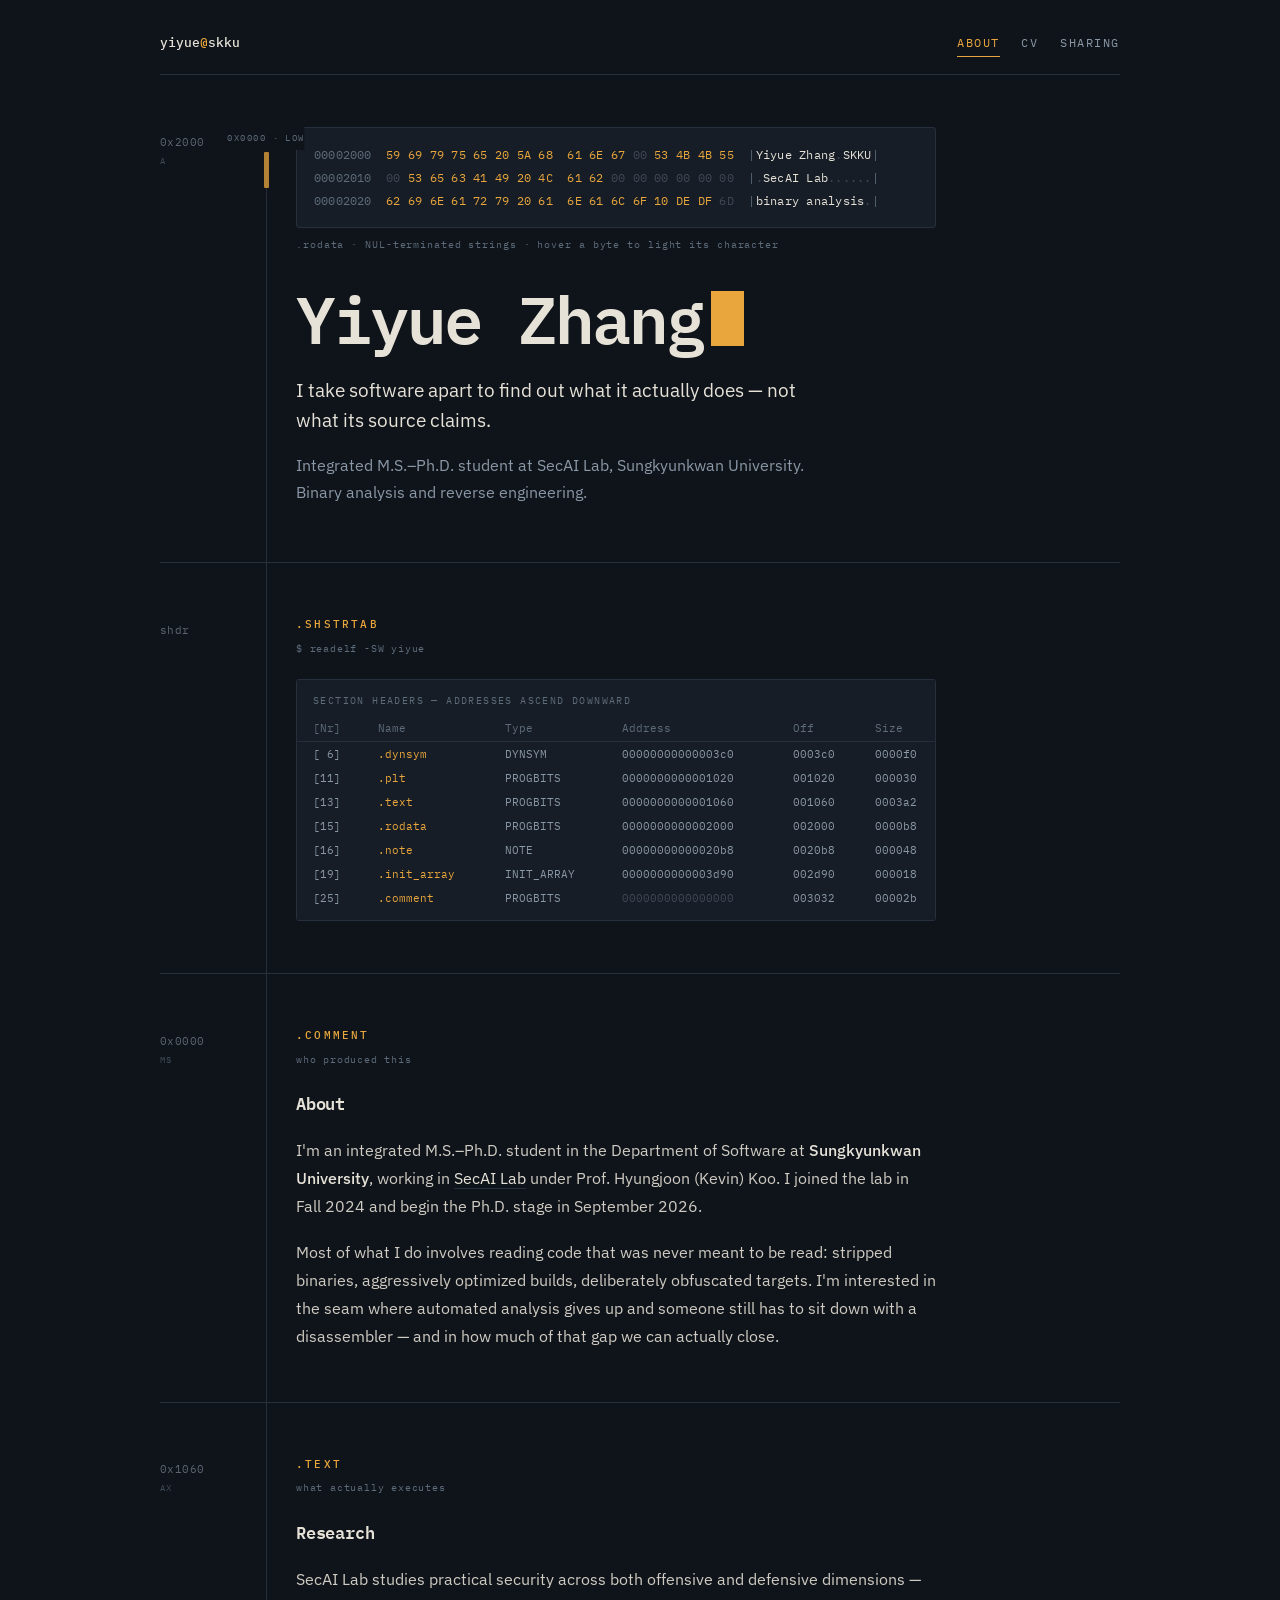
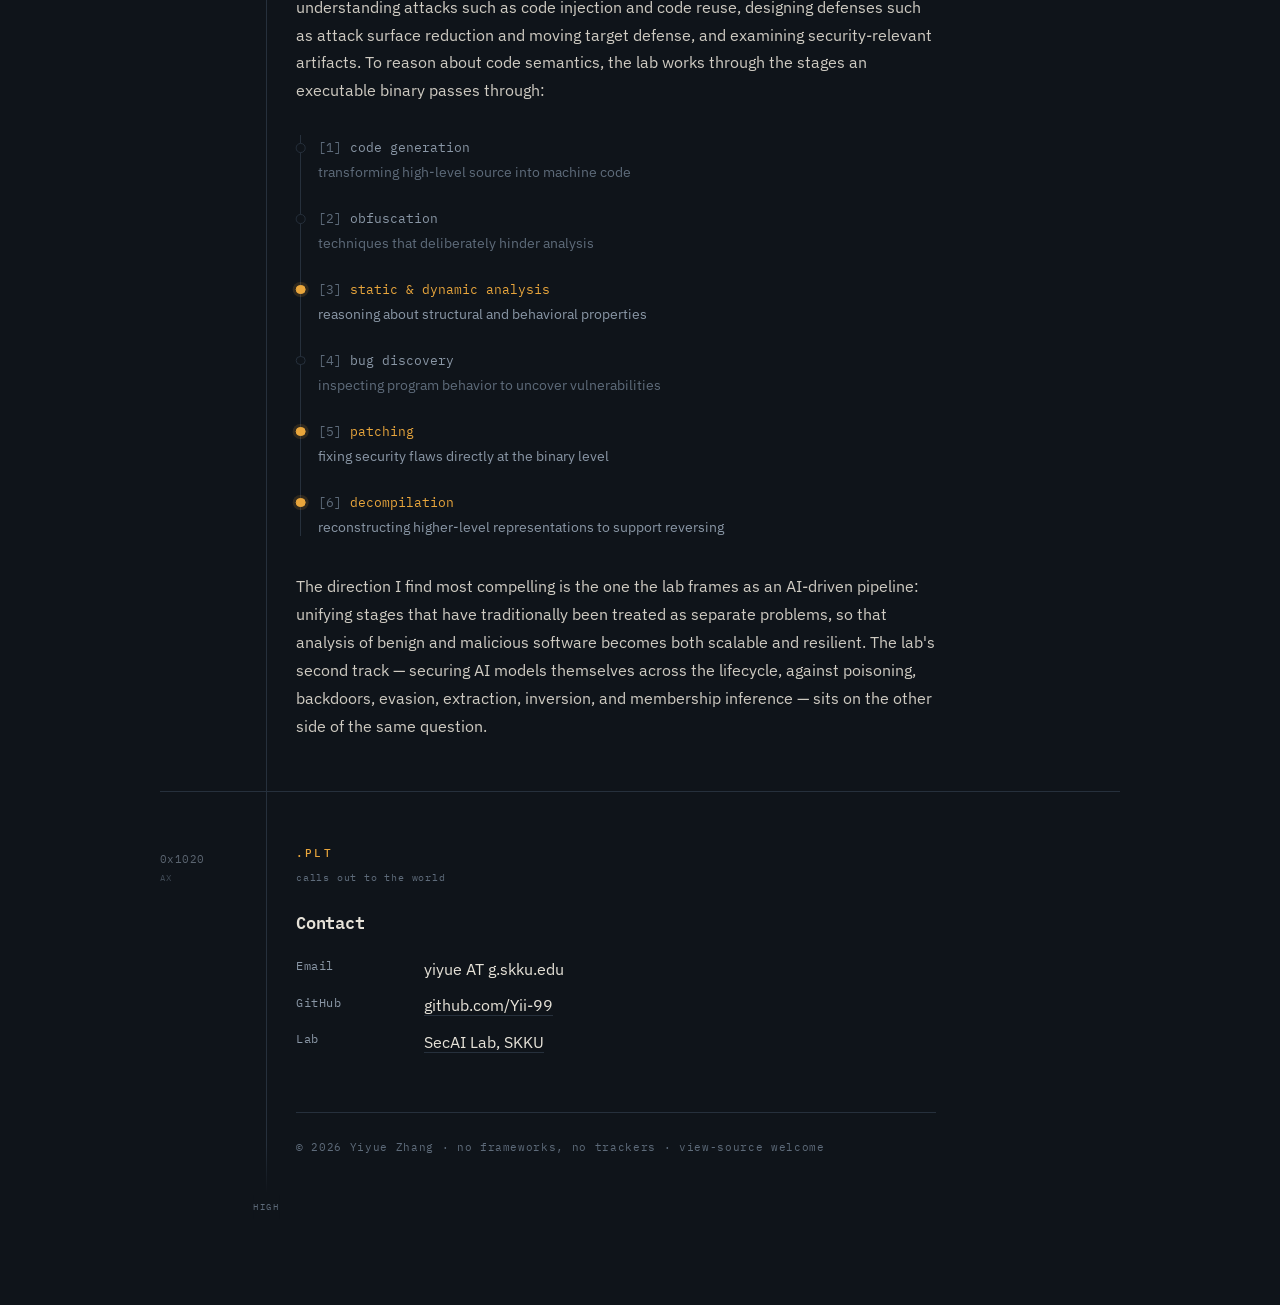
==== commit 0275d939: "Update index.html" ====
--- a/index.html
+++ b/index.html
@@ -98,10 +98,10 @@
 
       <ol class="pipeline">
         <li><span class="stage">code generation</span><p class="stage-note">transforming high-level source into machine code</p></li>
-        <li class="mine"><span class="stage">obfuscation</span><p class="stage-note">techniques that deliberately hinder analysis</p></li>
+        <li><span class="stage">obfuscation</span><p class="stage-note">techniques that deliberately hinder analysis</p></li>
         <li class="mine"><span class="stage">static &amp; dynamic analysis</span><p class="stage-note">reasoning about structural and behavioral properties</p></li>
         <li><span class="stage">bug discovery</span><p class="stage-note">inspecting program behavior to uncover vulnerabilities</p></li>
-        <li><span class="stage">patching</span><p class="stage-note">fixing security flaws directly at the binary level</p></li>
+        <li class="mine"><span class="stage">patching</span><p class="stage-note">fixing security flaws directly at the binary level</p></li>
         <li class="mine"><span class="stage">decompilation</span><p class="stage-note">reconstructing higher-level representations to support reversing</p></li>
       </ol>
 
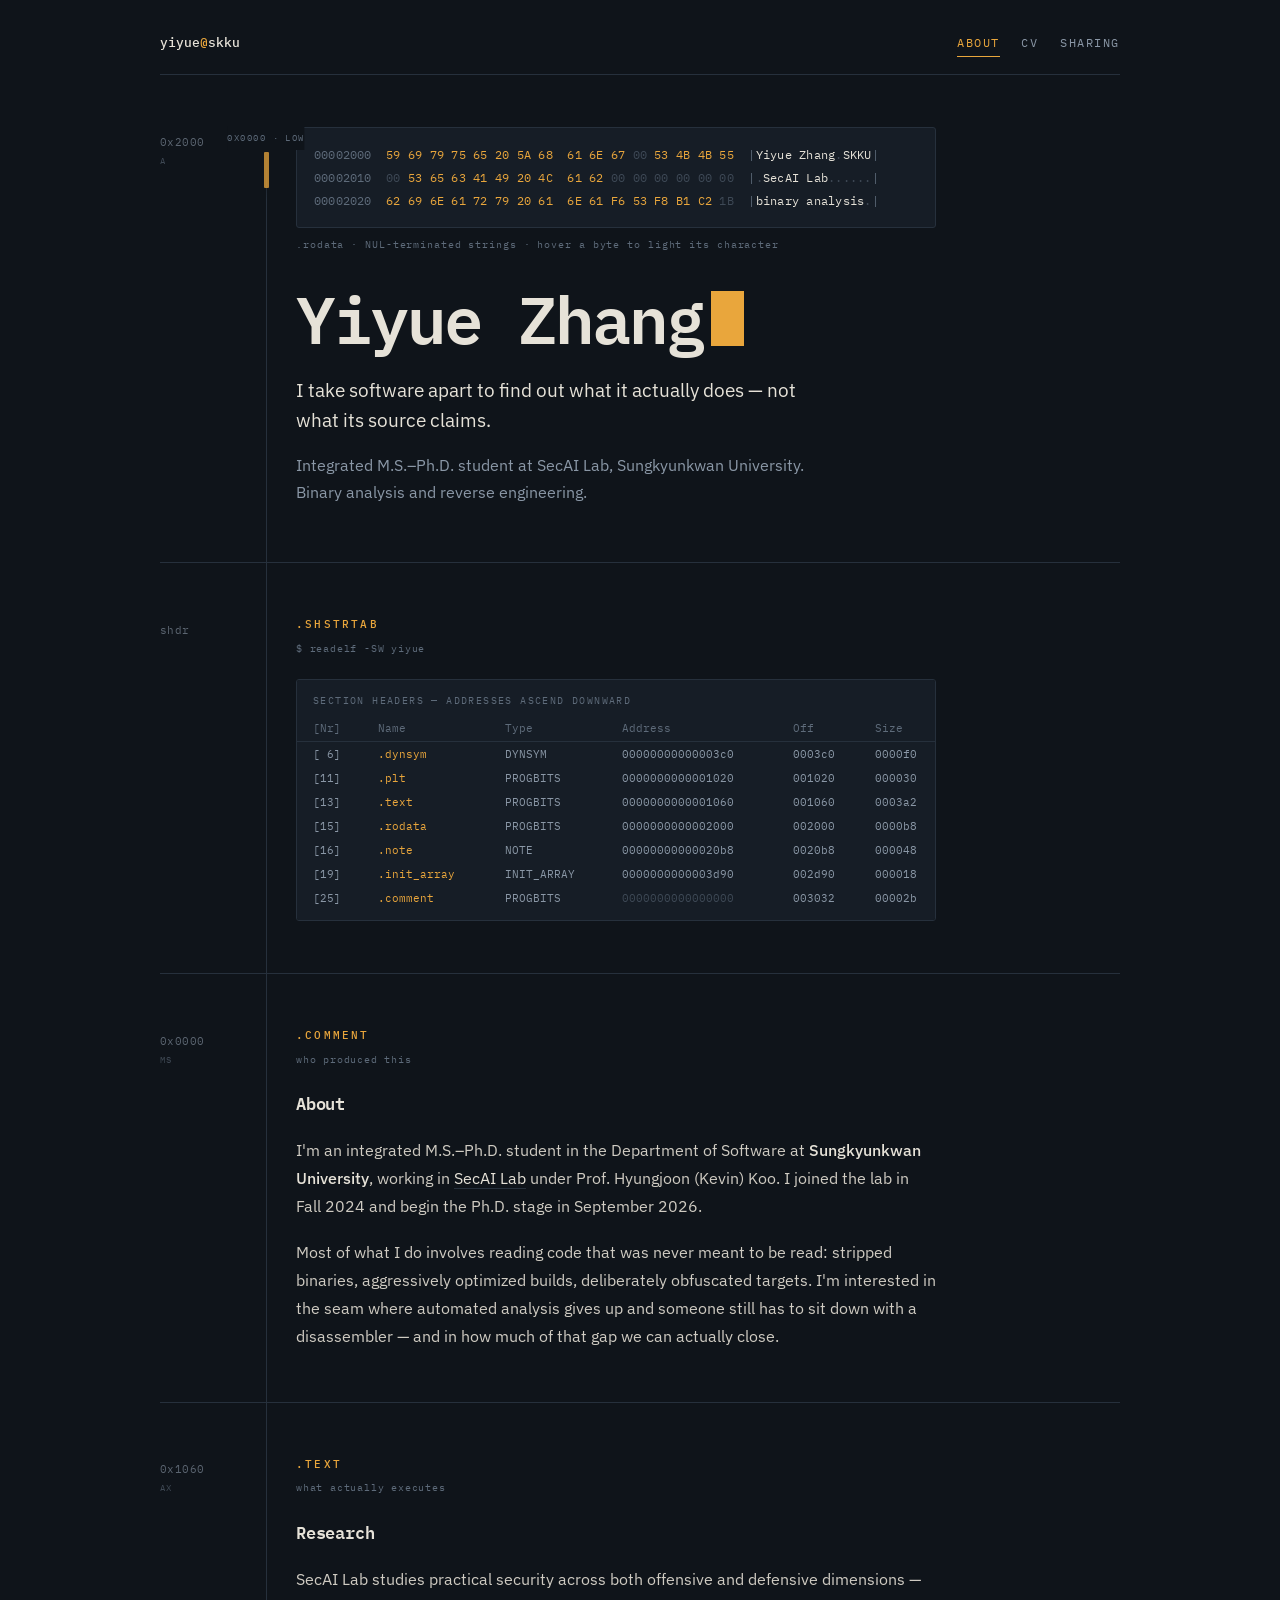
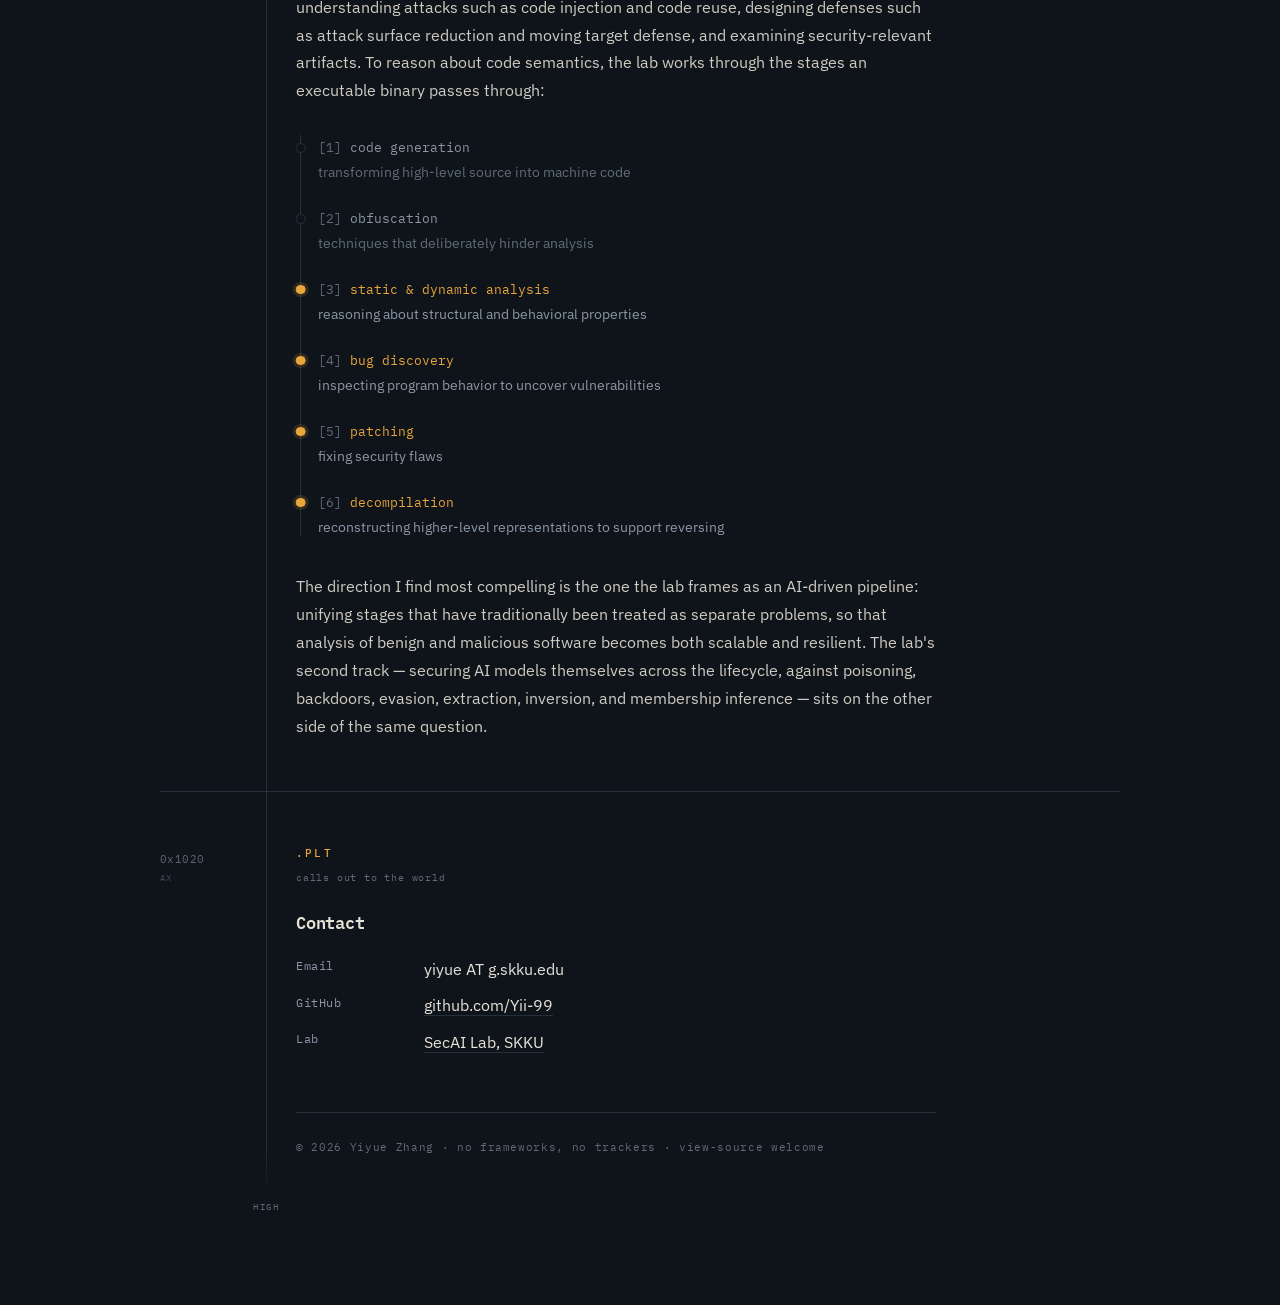
==== commit 570a4db0: "Update index.html" ====
--- a/index.html
+++ b/index.html
@@ -100,8 +100,8 @@
         <li><span class="stage">code generation</span><p class="stage-note">transforming high-level source into machine code</p></li>
         <li><span class="stage">obfuscation</span><p class="stage-note">techniques that deliberately hinder analysis</p></li>
         <li class="mine"><span class="stage">static &amp; dynamic analysis</span><p class="stage-note">reasoning about structural and behavioral properties</p></li>
-        <li><span class="stage">bug discovery</span><p class="stage-note">inspecting program behavior to uncover vulnerabilities</p></li>
-        <li class="mine"><span class="stage">patching</span><p class="stage-note">fixing security flaws directly at the binary level</p></li>
+        <li class="mine"><span class="stage">bug discovery</span><p class="stage-note">inspecting program behavior to uncover vulnerabilities</p></li>
+        <li class="mine"><span class="stage">patching</span><p class="stage-note">fixing security flaws</p></li>
         <li class="mine"><span class="stage">decompilation</span><p class="stage-note">reconstructing higher-level representations to support reversing</p></li>
       </ol>
 
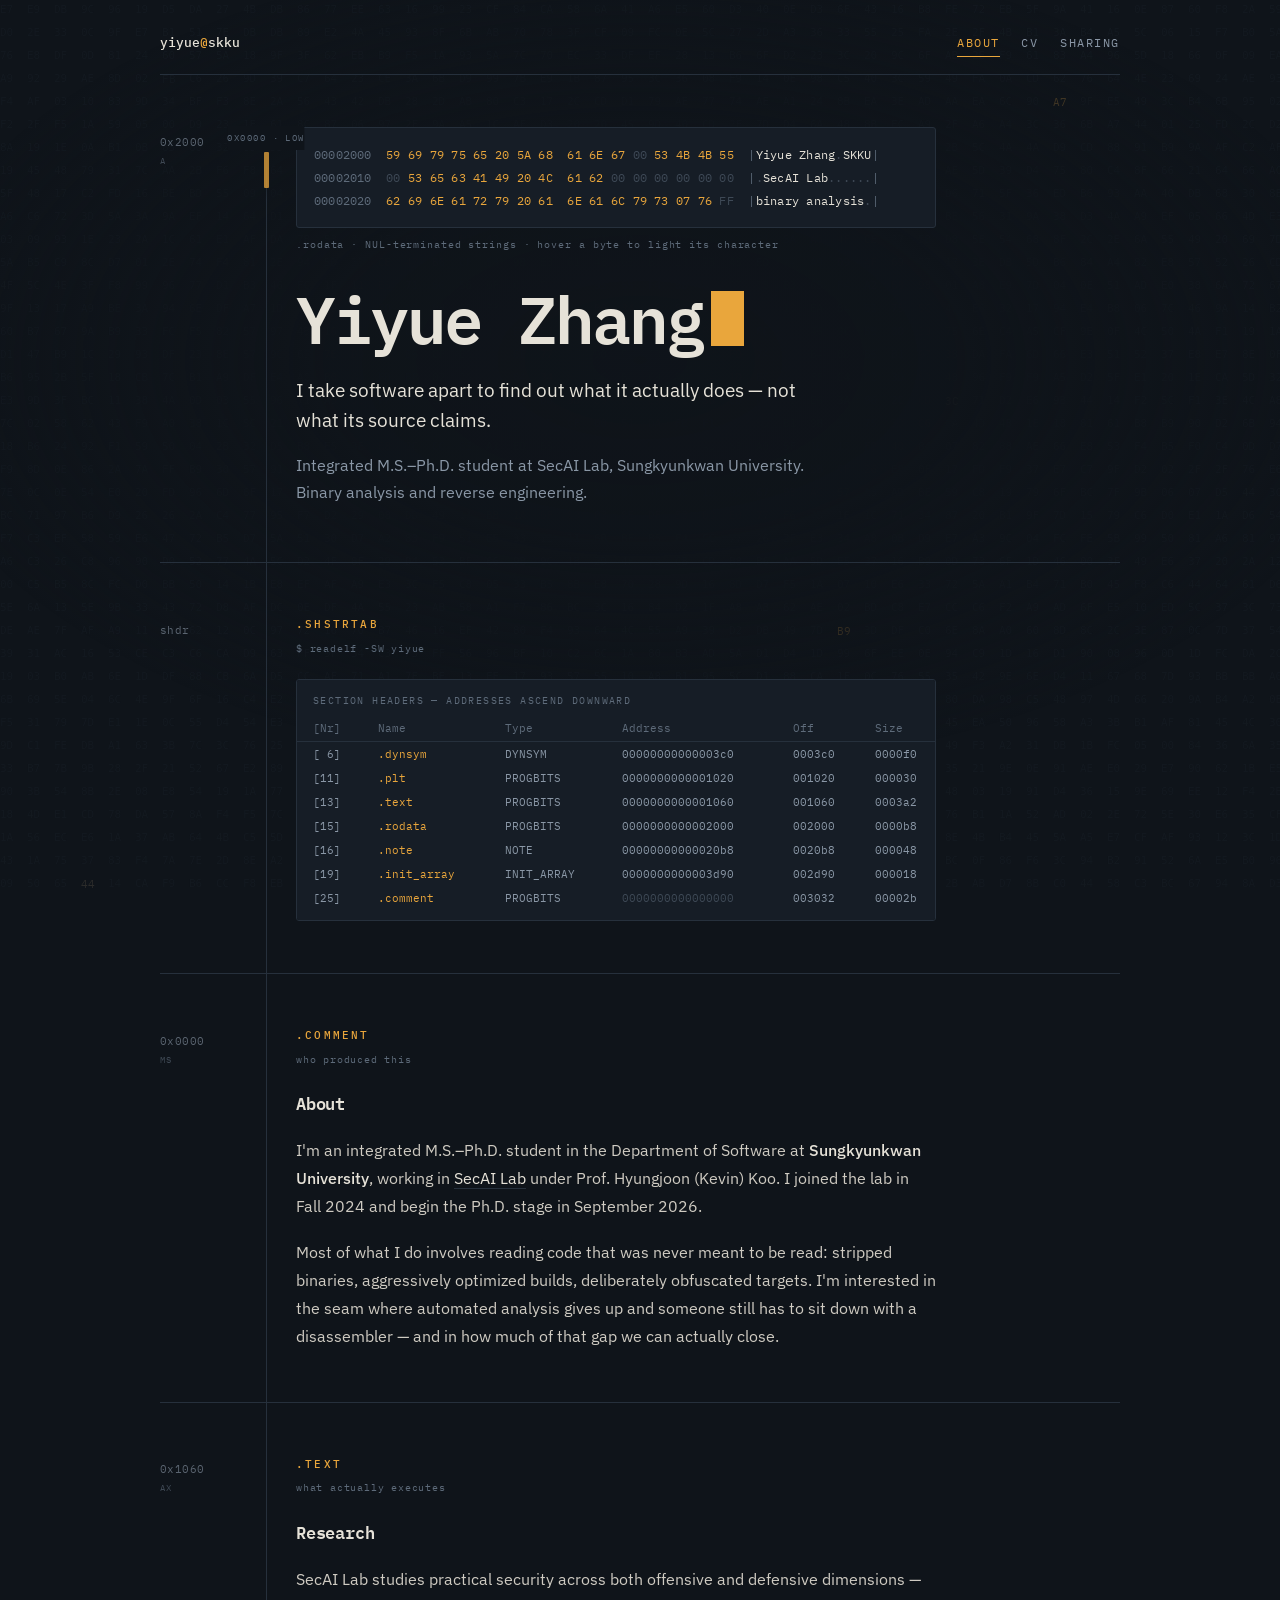
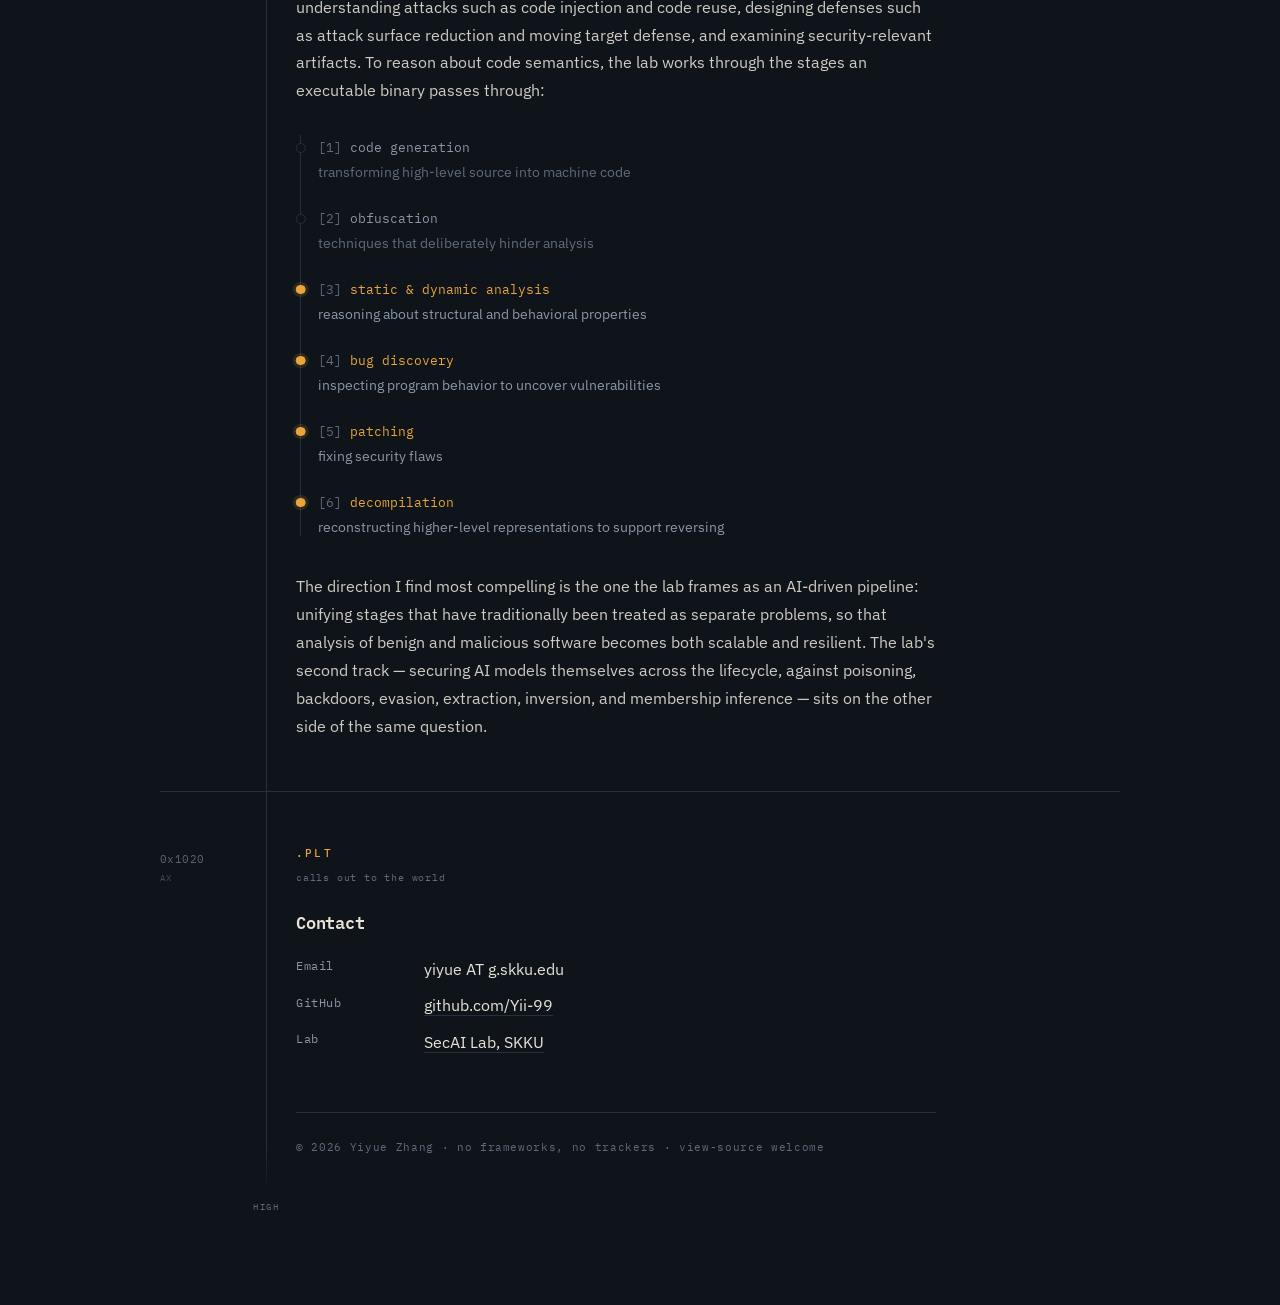
==== commit 99e3ce29: "Add files via upload" ====
--- a/index.html
+++ b/index.html
@@ -14,6 +14,8 @@
 <link rel="stylesheet" href="style.css">
 </head>
 <body>
+<canvas class="bgfield" aria-hidden="true"></canvas>
+<div class="bgveil" aria-hidden="true"></div>
 <main class="shell">
 
   <div class="rail" aria-hidden="true">
--- a/style.css
+++ b/style.css
@@ -40,9 +40,39 @@
 
 .shell{
   position:relative;
+  z-index:2;
   width:min(60rem, 100% - 4rem);
   margin-inline:auto;
   padding-block:2rem 6rem;
+}
+
+/* ── background: a sparse memory view ────────────────────────
+   A field of hex bytes that never moves. Every half-second or
+   so a couple of cells are rewritten and briefly glow amber,
+   then fade back — the way a live process looks in a hex
+   editor. No drift, no rain, no parallax.                     */
+
+.bgfield{
+  position:fixed;
+  inset:0;
+  width:100%;
+  height:100%;
+  z-index:0;
+  pointer-events:none;
+}
+
+/* keeps the reading column calm; the texture only shows at the
+   edges where there is no text */
+.bgveil{
+  position:fixed;
+  inset:0;
+  z-index:1;
+  pointer-events:none;
+  background:radial-gradient(ellipse 58% 46% at 50% 40%,
+    rgba(15,20,26,.97) 0%,
+    rgba(15,20,26,.88) 42%,
+    rgba(15,20,26,.42) 74%,
+    rgba(15,20,26,0) 100%);
 }
 
 /* ── address rail ────────────────────────────────────────────
